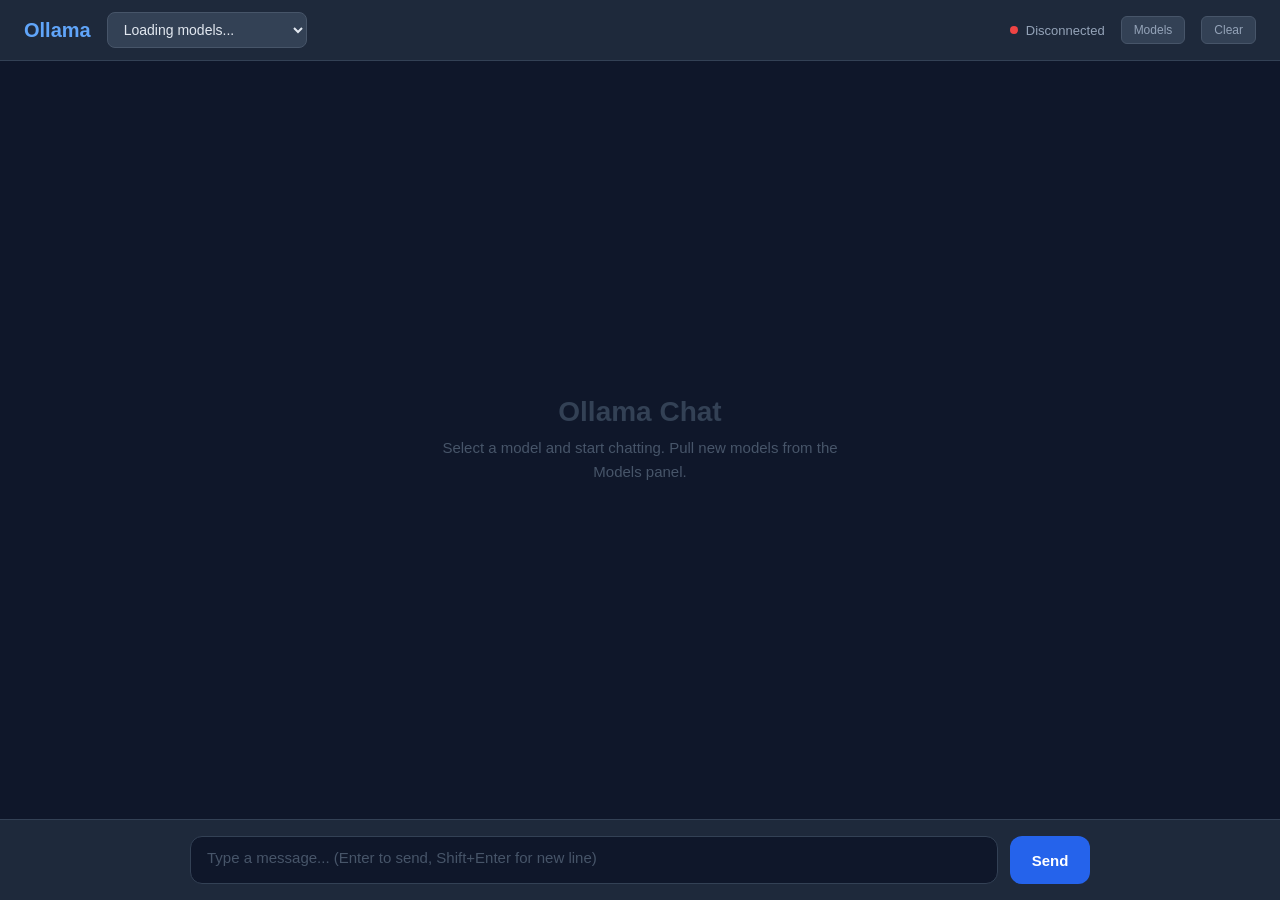
==== Ollama/common/web/templates/index.html @ 3f2a9edc "Add full Ollama installer: scripts, web UI, backend, API docs Ollama installer scripts (like SAM3 pa" ====
<!DOCTYPE html>
<html lang="en">
<head>
<meta charset="UTF-8">
<meta name="viewport" content="width=device-width, initial-scale=1.0">
<title>Ollama Chat</title>
<style>
*{margin:0;padding:0;box-sizing:border-box}
body{font-family:-apple-system,BlinkMacSystemFont,'Segoe UI',Roboto,sans-serif;background:#0f172a;color:#e2e8f0;height:100vh;display:flex;flex-direction:column}
.header{background:#1e293b;border-bottom:1px solid #334155;padding:12px 24px;display:flex;align-items:center;gap:16px;flex-shrink:0}
.header h1{font-size:20px;font-weight:800;color:#60a5fa;flex-grow:0}
.header select{background:#334155;color:#e2e8f0;border:1px solid #475569;border-radius:8px;padding:8px 12px;font-size:14px;outline:none;min-width:200px}
.header select:focus{border-color:#60a5fa}
.header .status{margin-left:auto;display:flex;align-items:center;gap:8px;font-size:13px;color:#94a3b8}
.header .status .dot{width:8px;height:8px;border-radius:50%;background:#ef4444}
.header .status .dot.ok{background:#22c55e}
.header .btn-sm{background:#334155;color:#94a3b8;border:1px solid #475569;border-radius:6px;padding:6px 12px;font-size:12px;cursor:pointer}
.header .btn-sm:hover{background:#475569;color:#e2e8f0}
.chat-area{flex:1;overflow-y:auto;padding:24px;display:flex;flex-direction:column;gap:16px}
.msg{max-width:80%;display:flex;flex-direction:column;gap:4px}
.msg.user{align-self:flex-end}.msg.assistant{align-self:flex-start}
.msg .bubble{padding:14px 18px;border-radius:16px;line-height:1.6;font-size:15px;white-space:pre-wrap;word-break:break-word}
.msg.user .bubble{background:#2563eb;color:#fff;border-bottom-right-radius:4px}
.msg.assistant .bubble{background:#1e293b;color:#e2e8f0;border:1px solid #334155;border-bottom-left-radius:4px}
.msg .meta{font-size:11px;color:#64748b;padding:0 4px}
.msg.user .meta{text-align:right}
.typing{align-self:flex-start;color:#64748b;font-size:14px;padding:8px 0}
.typing span{animation:blink 1.4s infinite both}
.typing span:nth-child(2){animation-delay:.2s}
.typing span:nth-child(3){animation-delay:.4s}
@keyframes blink{0%,80%,100%{opacity:0}40%{opacity:1}}
.empty{text-align:center;margin:auto;color:#475569}
.empty h2{font-size:28px;font-weight:800;color:#334155;margin-bottom:8px}
.empty p{font-size:15px;max-width:400px;line-height:1.6}
.input-area{background:#1e293b;border-top:1px solid #334155;padding:16px 24px;flex-shrink:0}
.input-row{display:flex;gap:12px;max-width:900px;margin:0 auto}
.input-row textarea{flex:1;background:#0f172a;color:#e2e8f0;border:1px solid #334155;border-radius:12px;padding:12px 16px;font-size:15px;font-family:inherit;resize:none;outline:none;min-height:48px;max-height:200px}
.input-row textarea:focus{border-color:#60a5fa}
.input-row textarea::placeholder{color:#475569}
.send-btn{background:#2563eb;color:#fff;border:none;border-radius:12px;padding:0 20px;font-size:15px;font-weight:700;cursor:pointer;min-width:80px;transition:all .15s}
.send-btn:hover{background:#1d4ed8}
.send-btn:disabled{background:#334155;color:#64748b;cursor:not-allowed}
.models-panel{position:fixed;top:0;right:0;width:380px;height:100vh;background:#1e293b;border-left:1px solid #334155;z-index:100;transform:translateX(100%);transition:transform .3s ease;overflow-y:auto;padding:24px}
.models-panel.open{transform:translateX(0)}
.models-panel h2{font-size:18px;font-weight:800;margin-bottom:16px;display:flex;align-items:center;justify-content:space-between}
.models-panel .close-btn{background:none;border:none;color:#94a3b8;font-size:24px;cursor:pointer}
.model-card{background:#0f172a;border:1px solid #334155;border-radius:10px;padding:12px;margin-bottom:8px;display:flex;align-items:center;gap:12px}
.model-card .name{flex:1;font-weight:600;font-size:14px}
.model-card .size{color:#64748b;font-size:12px}
.model-card .del-btn{background:#7f1d1d;color:#fca5a5;border:none;border-radius:6px;padding:4px 10px;font-size:11px;cursor:pointer}
.pull-row{display:flex;gap:8px;margin-bottom:16px}
.pull-row input{flex:1;background:#0f172a;color:#e2e8f0;border:1px solid #334155;border-radius:8px;padding:10px;font-size:14px;outline:none}
.pull-row button{background:#2563eb;color:#fff;border:none;border-radius:8px;padding:10px 16px;font-weight:700;cursor:pointer}
.pull-status{font-size:12px;color:#94a3b8;margin-bottom:12px;min-height:18px}
pre code{background:#0f172a;border:1px solid #334155;border-radius:8px;padding:12px;display:block;overflow-x:auto;font-size:13px;line-height:1.5}
</style>
</head>
<body>

<div class="header">
  <h1>Ollama</h1>
  <select id="modelSelect"><option value="">Loading models...</option></select>
  <div class="status"><div class="dot" id="statusDot"></div><span id="statusText">Checking...</span></div>
  <button class="btn-sm" onclick="toggleModels()">Models</button>
  <button class="btn-sm" onclick="clearChat()">Clear</button>
</div>

<div class="chat-area" id="chatArea">
  <div class="empty" id="emptyState">
    <h2>Ollama Chat</h2>
    <p>Select a model and start chatting. Pull new models from the Models panel.</p>
  </div>
</div>

<div class="input-area">
  <div class="input-row">
    <textarea id="msgInput" placeholder="Type a message... (Enter to send, Shift+Enter for new line)" rows="1"></textarea>
    <button class="send-btn" id="sendBtn" onclick="sendMessage()">Send</button>
  </div>
</div>

<div class="models-panel" id="modelsPanel">
  <h2>Models <button class="close-btn" onclick="toggleModels()">&times;</button></h2>
  <div class="pull-row">
    <input id="pullInput" placeholder="e.g. llama3.2, mistral, gemma2" onkeydown="if(event.key==='Enter')pullModel()">
    <button onclick="pullModel()">Pull</button>
  </div>
  <div class="pull-status" id="pullStatus"></div>
  <div id="modelsList"></div>
</div>

<script>
const BASE = '';
let messages = [];
let streaming = false;

async function checkHealth() {
  try {
    const r = await fetch(BASE + '/api/health');
    const j = await r.json();
    document.getElementById('statusDot').className = 'dot' + (j.ok ? ' ok' : '');
    document.getElementById('statusText').textContent = j.ok ? 'Connected' : 'Disconnected';
    return j.ok;
  } catch(e) {
    document.getElementById('statusDot').className = 'dot';
    document.getElementById('statusText').textContent = 'Disconnected';
    return false;
  }
}

async function loadModels() {
  try {
    const r = await fetch(BASE + '/api/models');
    const j = await r.json();
    const sel = document.getElementById('modelSelect');
    const models = j.models || [];
    sel.innerHTML = models.length ? '' : '<option value="">No models — pull one first</option>';
    models.forEach(m => {
      const name = m.name || m.model;
      const size = m.size ? (m.size/1e9).toFixed(1)+'GB' : '';
      const opt = document.createElement('option');
      opt.value = name; opt.textContent = name + (size ? ' ('+size+')' : '');
      sel.appendChild(opt);
    });
    // Models panel
    const list = document.getElementById('modelsList');
    list.innerHTML = models.map(m => {
      const name = m.name||m.model;
      const size = m.size ? (m.size/1e9).toFixed(1)+' GB' : '';
      return '<div class="model-card"><span class="name">'+name+'</span><span class="size">'+size+'</span><button class="del-btn" onclick="deleteModel(\''+name+'\')">Delete</button></div>';
    }).join('');
  } catch(e) {}
}

function addMessage(role, content) {
  const area = document.getElementById('chatArea');
  document.getElementById('emptyState').style.display = 'none';
  const div = document.createElement('div');
  div.className = 'msg ' + role;
  const time = new Date().toLocaleTimeString([], {hour:'2-digit',minute:'2-digit'});
  div.innerHTML = '<div class="bubble"></div><div class="meta">' + time + '</div>';
  div.querySelector('.bubble').textContent = content;
  area.appendChild(div);
  area.scrollTop = area.scrollHeight;
  return div;
}

function showTyping() {
  const area = document.getElementById('chatArea');
  const div = document.createElement('div');
  div.className = 'typing'; div.id = 'typingIndicator';
  div.innerHTML = '<span>●</span><span>●</span><span>●</span>';
  area.appendChild(div);
  area.scrollTop = area.scrollHeight;
}
function hideTyping() { const el = document.getElementById('typingIndicator'); if(el) el.remove(); }

async function sendMessage() {
  const input = document.getElementById('msgInput');
  const text = input.value.trim();
  const model = document.getElementById('modelSelect').value;
  if (!text || !model || streaming) return;

  messages.push({role:'user', content:text});
  addMessage('user', text);
  input.value = ''; input.style.height = 'auto';
  streaming = true;
  document.getElementById('sendBtn').disabled = true;
  showTyping();

  try {
    const r = await fetch(BASE + '/api/chat', {
      method: 'POST',
      headers: {'Content-Type':'application/json'},
      body: JSON.stringify({model, messages, stream:true})
    });
    hideTyping();
    const assistantDiv = addMessage('assistant', '');
    const bubble = assistantDiv.querySelector('.bubble');
    let fullText = '';
    const reader = r.body.getReader();
    const decoder = new TextDecoder();
    while(true) {
      const {done, value} = await reader.read();
      if (done) break;
      const chunk = decoder.decode(value, {stream:true});
      for (const line of chunk.split('\n')) {
        if (!line.startsWith('data: ')) continue;
        try {
          const data = JSON.parse(line.slice(6));
          if (data.message && data.message.content) {
            fullText += data.message.content;
            bubble.textContent = fullText;
            document.getElementById('chatArea').scrollTop = document.getElementById('chatArea').scrollHeight;
          }
        } catch(e) {}
      }
    }
    messages.push({role:'assistant', content:fullText});
  } catch(e) {
    hideTyping();
    addMessage('assistant', 'Error: ' + e);
  }
  streaming = false;
  document.getElementById('sendBtn').disabled = false;
  input.focus();
}

async function pullModel() {
  const input = document.getElementById('pullInput');
  const name = input.value.trim();
  if (!name) return;
  const status = document.getElementById('pullStatus');
  status.textContent = 'Pulling ' + name + '...';
  try {
    const r = await fetch(BASE + '/api/models/pull', {
      method:'POST', headers:{'Content-Type':'application/json'},
      body: JSON.stringify({name})
    });
    const reader = r.body.getReader();
    const decoder = new TextDecoder();
    while(true) {
      const {done, value} = await reader.read();
      if (done) break;
      const chunk = decoder.decode(value);
      for (const line of chunk.split('\n')) {
        if (!line.startsWith('data: ')) continue;
        try {
          const data = JSON.parse(line.slice(6));
          if (data.status) status.textContent = data.status + (data.completed ? ' ' + Math.round(data.completed/data.total*100) + '%' : '');
          if (data.status === 'success') { status.textContent = name + ' pulled successfully!'; loadModels(); input.value = ''; }
          if (data.error) status.textContent = 'Error: ' + data.error;
        } catch(e) {}
      }
    }
  } catch(e) { status.textContent = 'Error: ' + e; }
}

async function deleteModel(name) {
  if (!confirm('Delete model "'+name+'"?')) return;
  await fetch(BASE+'/api/models/delete', {method:'POST', headers:{'Content-Type':'application/json'}, body:JSON.stringify({name})});
  loadModels();
}

function toggleModels() { document.getElementById('modelsPanel').classList.toggle('open'); }
function clearChat() { messages=[]; document.getElementById('chatArea').innerHTML='<div class="empty" id="emptyState"><h2>Ollama Chat</h2><p>Select a model and start chatting.</p></div>'; }

// Auto-resize textarea
document.getElementById('msgInput').addEventListener('input', function() {
  this.style.height = 'auto';
  this.style.height = Math.min(this.scrollHeight, 200) + 'px';
});
document.getElementById('msgInput').addEventListener('keydown', function(e) {
  if (e.key === 'Enter' && !e.shiftKey) { e.preventDefault(); sendMessage(); }
});

// Init
checkHealth().then(ok => { if(ok) loadModels(); });
setInterval(checkHealth, 15000);
</script>
</body>
</html>
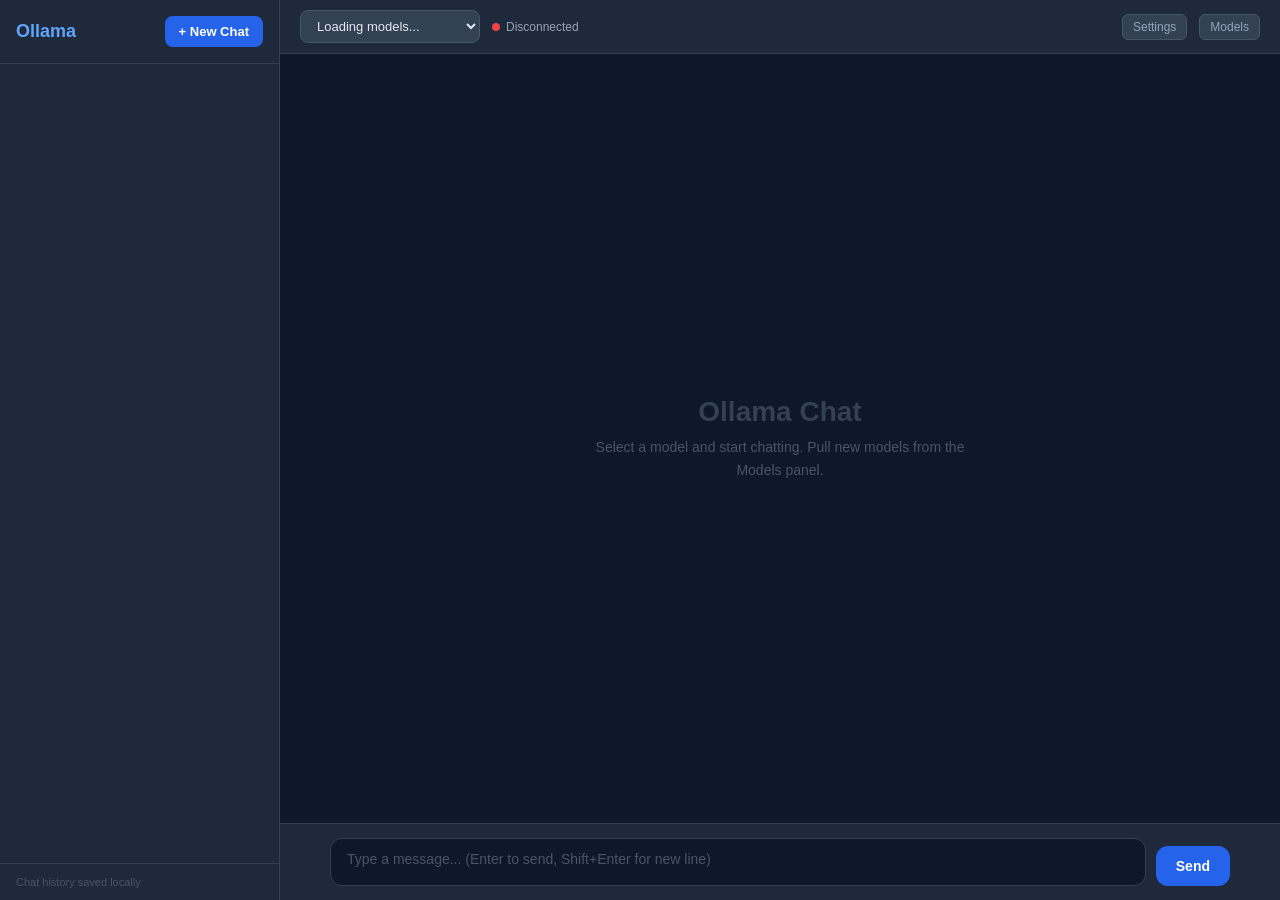
==== commit ff9d2ede: "Rebuild Ollama, LM Studio, and OpenClaw web UIs with full chat features All three web UIs now have: " ====
--- a/Ollama/common/web/templates/index.html
+++ b/Ollama/common/web/templates/index.html
@@ -6,24 +6,62 @@
 <title>Ollama Chat</title>
 <style>
 *{margin:0;padding:0;box-sizing:border-box}
-body{font-family:-apple-system,BlinkMacSystemFont,'Segoe UI',Roboto,sans-serif;background:#0f172a;color:#e2e8f0;height:100vh;display:flex;flex-direction:column}
-.header{background:#1e293b;border-bottom:1px solid #334155;padding:12px 24px;display:flex;align-items:center;gap:16px;flex-shrink:0}
-.header h1{font-size:20px;font-weight:800;color:#60a5fa;flex-grow:0}
-.header select{background:#334155;color:#e2e8f0;border:1px solid #475569;border-radius:8px;padding:8px 12px;font-size:14px;outline:none;min-width:200px}
+body{font-family:-apple-system,BlinkMacSystemFont,'Segoe UI',Roboto,sans-serif;background:#0f172a;color:#e2e8f0;height:100vh;display:flex;overflow:hidden}
+
+/* Sidebar */
+.sidebar{width:280px;background:#1e293b;border-right:1px solid #334155;display:flex;flex-direction:column;flex-shrink:0;height:100vh}
+.sidebar-header{padding:16px;border-bottom:1px solid #334155;display:flex;align-items:center;gap:12px}
+.sidebar-header h1{font-size:18px;font-weight:800;color:#60a5fa;flex:1}
+.new-chat-btn{background:#2563eb;color:#fff;border:none;border-radius:8px;padding:8px 14px;font-size:13px;font-weight:700;cursor:pointer;white-space:nowrap}
+.new-chat-btn:hover{background:#1d4ed8}
+.chat-list{flex:1;overflow-y:auto;padding:8px}
+.chat-item{padding:10px 12px;border-radius:8px;cursor:pointer;font-size:13px;color:#94a3b8;display:flex;align-items:center;gap:8px;margin-bottom:2px;position:relative}
+.chat-item:hover{background:#334155;color:#e2e8f0}
+.chat-item.active{background:#334155;color:#e2e8f0}
+.chat-item .chat-title{flex:1;overflow:hidden;text-overflow:ellipsis;white-space:nowrap}
+.chat-item .chat-delete{display:none;background:none;border:none;color:#ef4444;font-size:16px;cursor:pointer;padding:0 4px;flex-shrink:0}
+.chat-item:hover .chat-delete{display:block}
+.sidebar-footer{padding:12px 16px;border-top:1px solid #334155;font-size:11px;color:#475569}
+
+/* Main area */
+.main{flex:1;display:flex;flex-direction:column;height:100vh;min-width:0}
+.header{background:#1e293b;border-bottom:1px solid #334155;padding:10px 20px;display:flex;align-items:center;gap:12px;flex-shrink:0}
+.header select{background:#334155;color:#e2e8f0;border:1px solid #475569;border-radius:8px;padding:7px 12px;font-size:13px;outline:none;min-width:180px}
 .header select:focus{border-color:#60a5fa}
-.header .status{margin-left:auto;display:flex;align-items:center;gap:8px;font-size:13px;color:#94a3b8}
-.header .status .dot{width:8px;height:8px;border-radius:50%;background:#ef4444}
-.header .status .dot.ok{background:#22c55e}
-.header .btn-sm{background:#334155;color:#94a3b8;border:1px solid #475569;border-radius:6px;padding:6px 12px;font-size:12px;cursor:pointer}
+.header .status{display:flex;align-items:center;gap:6px;font-size:12px;color:#94a3b8}
+.header .dot{width:8px;height:8px;border-radius:50%;background:#ef4444}
+.header .dot.ok{background:#22c55e}
+.header .spacer{flex:1}
+.header .btn-sm{background:#334155;color:#94a3b8;border:1px solid #475569;border-radius:6px;padding:5px 10px;font-size:12px;cursor:pointer}
 .header .btn-sm:hover{background:#475569;color:#e2e8f0}
-.chat-area{flex:1;overflow-y:auto;padding:24px;display:flex;flex-direction:column;gap:16px}
-.msg{max-width:80%;display:flex;flex-direction:column;gap:4px}
-.msg.user{align-self:flex-end}.msg.assistant{align-self:flex-start}
-.msg .bubble{padding:14px 18px;border-radius:16px;line-height:1.6;font-size:15px;white-space:pre-wrap;word-break:break-word}
+.header .btn-sm.active{background:#2563eb;color:#fff;border-color:#2563eb}
+
+/* Settings panel */
+.settings-panel{display:none;background:#1e293b;border-bottom:1px solid #334155;padding:16px 20px;flex-shrink:0}
+.settings-panel.open{display:block}
+.settings-grid{display:grid;grid-template-columns:1fr 1fr;gap:12px;max-width:700px}
+.setting-group{display:flex;flex-direction:column;gap:4px}
+.setting-group label{font-size:11px;color:#94a3b8;font-weight:600;text-transform:uppercase;letter-spacing:0.5px}
+.setting-group input,.setting-group textarea,.setting-group select{background:#0f172a;color:#e2e8f0;border:1px solid #334155;border-radius:6px;padding:8px 10px;font-size:13px;outline:none;font-family:inherit}
+.setting-group input:focus,.setting-group textarea:focus{border-color:#60a5fa}
+.setting-group textarea{resize:vertical;min-height:60px}
+.setting-group.full{grid-column:1/-1}
+.setting-group .range-row{display:flex;align-items:center;gap:8px}
+.setting-group input[type=range]{flex:1;accent-color:#60a5fa}
+.setting-group .range-val{font-size:12px;color:#60a5fa;min-width:35px;text-align:right}
+
+/* Chat */
+.chat-area{flex:1;overflow-y:auto;padding:20px;display:flex;flex-direction:column;gap:16px}
+.msg{max-width:80%;display:flex;flex-direction:column;gap:4px;animation:fadeIn .2s ease}
+@keyframes fadeIn{from{opacity:0;transform:translateY(8px)}to{opacity:1;transform:translateY(0)}}
+.msg.user{align-self:flex-end}
+.msg.assistant{align-self:flex-start}
+.msg .bubble{padding:14px 18px;border-radius:16px;line-height:1.7;font-size:14px;word-break:break-word}
 .msg.user .bubble{background:#2563eb;color:#fff;border-bottom-right-radius:4px}
 .msg.assistant .bubble{background:#1e293b;color:#e2e8f0;border:1px solid #334155;border-bottom-left-radius:4px}
 .msg .meta{font-size:11px;color:#64748b;padding:0 4px}
 .msg.user .meta{text-align:right}
+.msg.system .bubble{background:#1a1a2e;color:#94a3b8;border:1px dashed #334155;font-size:13px;font-style:italic;max-width:90%;align-self:center}
 .typing{align-self:flex-start;color:#64748b;font-size:14px;padding:8px 0}
 .typing span{animation:blink 1.4s infinite both}
 .typing span:nth-child(2){animation-delay:.2s}
@@ -31,15 +69,37 @@
 @keyframes blink{0%,80%,100%{opacity:0}40%{opacity:1}}
 .empty{text-align:center;margin:auto;color:#475569}
 .empty h2{font-size:28px;font-weight:800;color:#334155;margin-bottom:8px}
-.empty p{font-size:15px;max-width:400px;line-height:1.6}
-.input-area{background:#1e293b;border-top:1px solid #334155;padding:16px 24px;flex-shrink:0}
-.input-row{display:flex;gap:12px;max-width:900px;margin:0 auto}
-.input-row textarea{flex:1;background:#0f172a;color:#e2e8f0;border:1px solid #334155;border-radius:12px;padding:12px 16px;font-size:15px;font-family:inherit;resize:none;outline:none;min-height:48px;max-height:200px}
+.empty p{font-size:14px;max-width:400px;line-height:1.6}
+
+/* Markdown in bubbles */
+.msg.assistant .bubble pre{background:#0f172a;border:1px solid #334155;border-radius:8px;padding:12px;margin:8px 0;overflow-x:auto;font-size:13px;line-height:1.5;position:relative}
+.msg.assistant .bubble pre code{background:none;border:none;padding:0;font-size:13px;color:#e2e8f0}
+.msg.assistant .bubble code{background:#334155;padding:2px 6px;border-radius:4px;font-size:13px}
+.msg.assistant .bubble p{margin:6px 0}
+.msg.assistant .bubble ul,.msg.assistant .bubble ol{margin:6px 0;padding-left:20px}
+.msg.assistant .bubble li{margin:3px 0}
+.msg.assistant .bubble h1,.msg.assistant .bubble h2,.msg.assistant .bubble h3{margin:10px 0 6px;color:#60a5fa}
+.msg.assistant .bubble blockquote{border-left:3px solid #60a5fa;padding-left:12px;margin:8px 0;color:#94a3b8}
+.msg.assistant .bubble table{border-collapse:collapse;margin:8px 0;width:100%}
+.msg.assistant .bubble th,.msg.assistant .bubble td{border:1px solid #334155;padding:6px 10px;font-size:13px;text-align:left}
+.msg.assistant .bubble th{background:#334155}
+.copy-btn{position:absolute;top:6px;right:6px;background:#475569;color:#e2e8f0;border:none;border-radius:4px;padding:3px 8px;font-size:11px;cursor:pointer;opacity:0;transition:opacity .2s}
+pre:hover .copy-btn{opacity:1}
+.copy-btn:hover{background:#60a5fa}
+
+/* Input */
+.input-area{background:#1e293b;border-top:1px solid #334155;padding:14px 20px;flex-shrink:0}
+.input-row{display:flex;gap:10px;max-width:900px;margin:0 auto;align-items:flex-end}
+.input-row textarea{flex:1;background:#0f172a;color:#e2e8f0;border:1px solid #334155;border-radius:12px;padding:12px 16px;font-size:14px;font-family:inherit;resize:none;outline:none;min-height:48px;max-height:200px}
 .input-row textarea:focus{border-color:#60a5fa}
 .input-row textarea::placeholder{color:#475569}
-.send-btn{background:#2563eb;color:#fff;border:none;border-radius:12px;padding:0 20px;font-size:15px;font-weight:700;cursor:pointer;min-width:80px;transition:all .15s}
+.send-btn{background:#2563eb;color:#fff;border:none;border-radius:12px;padding:12px 20px;font-size:14px;font-weight:700;cursor:pointer;min-width:70px;transition:all .15s}
 .send-btn:hover{background:#1d4ed8}
 .send-btn:disabled{background:#334155;color:#64748b;cursor:not-allowed}
+.stop-btn{background:#ef4444;color:#fff;border:none;border-radius:12px;padding:12px 20px;font-size:14px;font-weight:700;cursor:pointer;min-width:70px}
+.stop-btn:hover{background:#dc2626}
+
+/* Models panel */
 .models-panel{position:fixed;top:0;right:0;width:380px;height:100vh;background:#1e293b;border-left:1px solid #334155;z-index:100;transform:translateX(100%);transition:transform .3s ease;overflow-y:auto;padding:24px}
 .models-panel.open{transform:translateX(0)}
 .models-panel h2{font-size:18px;font-weight:800;margin-bottom:16px;display:flex;align-items:center;justify-content:space-between}
@@ -48,37 +108,93 @@
 .model-card .name{flex:1;font-weight:600;font-size:14px}
 .model-card .size{color:#64748b;font-size:12px}
 .model-card .del-btn{background:#7f1d1d;color:#fca5a5;border:none;border-radius:6px;padding:4px 10px;font-size:11px;cursor:pointer}
+.model-card .del-btn:hover{background:#991b1b}
 .pull-row{display:flex;gap:8px;margin-bottom:16px}
 .pull-row input{flex:1;background:#0f172a;color:#e2e8f0;border:1px solid #334155;border-radius:8px;padding:10px;font-size:14px;outline:none}
+.pull-row input:focus{border-color:#60a5fa}
 .pull-row button{background:#2563eb;color:#fff;border:none;border-radius:8px;padding:10px 16px;font-weight:700;cursor:pointer}
+.pull-row button:hover{background:#1d4ed8}
 .pull-status{font-size:12px;color:#94a3b8;margin-bottom:12px;min-height:18px}
-pre code{background:#0f172a;border:1px solid #334155;border-radius:8px;padding:12px;display:block;overflow-x:auto;font-size:13px;line-height:1.5}
+
+/* Responsive */
+@media(max-width:768px){
+  .sidebar{width:0;position:absolute;z-index:200;transition:width .3s}
+  .sidebar.mobile-open{width:280px}
+}
 </style>
 </head>
 <body>
 
-<div class="header">
-  <h1>Ollama</h1>
-  <select id="modelSelect"><option value="">Loading models...</option></select>
-  <div class="status"><div class="dot" id="statusDot"></div><span id="statusText">Checking...</span></div>
-  <button class="btn-sm" onclick="toggleModels()">Models</button>
-  <button class="btn-sm" onclick="clearChat()">Clear</button>
+<!-- Sidebar: Chat History -->
+<div class="sidebar" id="sidebar">
+  <div class="sidebar-header">
+    <h1>Ollama</h1>
+    <button class="new-chat-btn" onclick="newChat()">+ New Chat</button>
+  </div>
+  <div class="chat-list" id="chatList"></div>
+  <div class="sidebar-footer">Chat history saved locally</div>
 </div>
 
-<div class="chat-area" id="chatArea">
-  <div class="empty" id="emptyState">
-    <h2>Ollama Chat</h2>
-    <p>Select a model and start chatting. Pull new models from the Models panel.</p>
+<!-- Main Chat Area -->
+<div class="main">
+  <div class="header">
+    <select id="modelSelect"><option value="">Loading models...</option></select>
+    <div class="status"><div class="dot" id="statusDot"></div><span id="statusText">Checking...</span></div>
+    <div class="spacer"></div>
+    <button class="btn-sm" id="settingsBtn" onclick="toggleSettings()">Settings</button>
+    <button class="btn-sm" onclick="toggleModels()">Models</button>
+  </div>
+
+  <!-- Settings Panel -->
+  <div class="settings-panel" id="settingsPanel">
+    <div class="settings-grid">
+      <div class="setting-group full">
+        <label>System Prompt</label>
+        <textarea id="systemPrompt" placeholder="You are a helpful assistant..." rows="3"></textarea>
+      </div>
+      <div class="setting-group">
+        <label>Temperature</label>
+        <div class="range-row">
+          <input type="range" id="temperature" min="0" max="2" step="0.1" value="0.7">
+          <span class="range-val" id="tempVal">0.7</span>
+        </div>
+      </div>
+      <div class="setting-group">
+        <label>Top P</label>
+        <div class="range-row">
+          <input type="range" id="topP" min="0" max="1" step="0.05" value="0.9">
+          <span class="range-val" id="topPVal">0.9</span>
+        </div>
+      </div>
+      <div class="setting-group">
+        <label>Context Length</label>
+        <input type="number" id="contextLen" value="4096" min="256" max="131072" step="256">
+      </div>
+      <div class="setting-group">
+        <label>Max Tokens (0 = unlimited)</label>
+        <input type="number" id="maxTokens" value="0" min="0" max="131072" step="64">
+      </div>
+    </div>
+  </div>
+
+  <!-- Chat Messages -->
+  <div class="chat-area" id="chatArea">
+    <div class="empty" id="emptyState">
+      <h2>Ollama Chat</h2>
+      <p>Select a model and start chatting. Pull new models from the Models panel.</p>
+    </div>
+  </div>
+
+  <!-- Input -->
+  <div class="input-area">
+    <div class="input-row">
+      <textarea id="msgInput" placeholder="Type a message... (Enter to send, Shift+Enter for new line)" rows="1"></textarea>
+      <button class="send-btn" id="sendBtn" onclick="sendMessage()">Send</button>
+    </div>
   </div>
 </div>
 
-<div class="input-area">
-  <div class="input-row">
-    <textarea id="msgInput" placeholder="Type a message... (Enter to send, Shift+Enter for new line)" rows="1"></textarea>
-    <button class="send-btn" id="sendBtn" onclick="sendMessage()">Send</button>
-  </div>
-</div>
-
+<!-- Models Panel -->
 <div class="models-panel" id="modelsPanel">
   <h2>Models <button class="close-btn" onclick="toggleModels()">&times;</button></h2>
   <div class="pull-row">
@@ -90,172 +206,481 @@
 </div>
 
 <script>
-const BASE = '';
-let messages = [];
-let streaming = false;
-
-async function checkHealth() {
+var BASE = '';
+var conversations = {};
+var currentChatId = null;
+var streaming = false;
+var abortController = null;
+
+// ── LocalStorage helpers ────────────────────────────────────────
+function saveConversations() {
+  try { localStorage.setItem('ollama_conversations', JSON.stringify(conversations)); } catch(e) {}
+}
+function loadConversations() {
   try {
-    const r = await fetch(BASE + '/api/health');
-    const j = await r.json();
+    var stored = localStorage.getItem('ollama_conversations');
+    if (stored) conversations = JSON.parse(stored);
+  } catch(e) { conversations = {}; }
+}
+function saveSettings() {
+  try {
+    localStorage.setItem('ollama_settings', JSON.stringify({
+      systemPrompt: document.getElementById('systemPrompt').value,
+      temperature: document.getElementById('temperature').value,
+      topP: document.getElementById('topP').value,
+      contextLen: document.getElementById('contextLen').value,
+      maxTokens: document.getElementById('maxTokens').value,
+      model: document.getElementById('modelSelect').value
+    }));
+  } catch(e) {}
+}
+function loadSettings() {
+  try {
+    var stored = localStorage.getItem('ollama_settings');
+    if (stored) {
+      var s = JSON.parse(stored);
+      if (s.systemPrompt) document.getElementById('systemPrompt').value = s.systemPrompt;
+      if (s.temperature) { document.getElementById('temperature').value = s.temperature; document.getElementById('tempVal').textContent = s.temperature; }
+      if (s.topP) { document.getElementById('topP').value = s.topP; document.getElementById('topPVal').textContent = s.topP; }
+      if (s.contextLen) document.getElementById('contextLen').value = s.contextLen;
+      if (s.maxTokens !== undefined) document.getElementById('maxTokens').value = s.maxTokens;
+      return s;
+    }
+  } catch(e) {}
+  return null;
+}
+
+// ── Chat Management ─────────────────────────────────────────────
+function generateId() { return Date.now().toString(36) + Math.random().toString(36).substr(2, 5); }
+
+function newChat() {
+  var id = generateId();
+  conversations[id] = { id: id, title: 'New Chat', messages: [], created: Date.now() };
+  currentChatId = id;
+  saveConversations();
+  renderChatList();
+  renderMessages();
+}
+
+function switchChat(id) {
+  if (streaming) return;
+  currentChatId = id;
+  renderChatList();
+  renderMessages();
+}
+
+function deleteChat(id, evt) {
+  evt.stopPropagation();
+  if (!confirm('Delete this conversation?')) return;
+  delete conversations[id];
+  if (currentChatId === id) {
+    var keys = Object.keys(conversations);
+    currentChatId = keys.length > 0 ? keys[keys.length - 1] : null;
+  }
+  saveConversations();
+  renderChatList();
+  renderMessages();
+}
+
+function updateChatTitle(id) {
+  var conv = conversations[id];
+  if (!conv || conv.messages.length === 0) return;
+  for (var i = 0; i < conv.messages.length; i++) {
+    if (conv.messages[i].role === 'user') {
+      var title = conv.messages[i].content.substring(0, 40);
+      if (conv.messages[i].content.length > 40) title += '...';
+      conv.title = title;
+      break;
+    }
+  }
+  saveConversations();
+  renderChatList();
+}
+
+function renderChatList() {
+  var list = document.getElementById('chatList');
+  var keys = Object.keys(conversations).sort(function(a, b) {
+    return (conversations[b].created || 0) - (conversations[a].created || 0);
+  });
+  var html = '';
+  for (var i = 0; i < keys.length; i++) {
+    var conv = conversations[keys[i]];
+    var active = keys[i] === currentChatId ? ' active' : '';
+    html += '<div class="chat-item' + active + '" onclick="switchChat(\'' + keys[i] + '\')">'
+      + '<span class="chat-title">' + escapeHtml(conv.title || 'New Chat') + '</span>'
+      + '<button class="chat-delete" onclick="deleteChat(\'' + keys[i] + '\', event)">&times;</button>'
+      + '</div>';
+  }
+  list.innerHTML = html;
+}
+
+// ── Markdown Renderer ───────────────────────────────────────────
+function renderMarkdown(text) {
+  // Code blocks
+  text = text.replace(/```(\w*)\n([\s\S]*?)```/g, function(m, lang, code) {
+    return '<pre><code class="language-' + lang + '">' + escapeHtml(code.trim()) + '</code><button class="copy-btn" onclick="copyCode(this)">Copy</button></pre>';
+  });
+  // Inline code
+  text = text.replace(/`([^`]+)`/g, '<code>$1</code>');
+  // Bold
+  text = text.replace(/\*\*(.+?)\*\*/g, '<strong>$1</strong>');
+  // Italic
+  text = text.replace(/\*(.+?)\*/g, '<em>$1</em>');
+  // Headers
+  text = text.replace(/^### (.+)$/gm, '<h3>$1</h3>');
+  text = text.replace(/^## (.+)$/gm, '<h2>$1</h2>');
+  text = text.replace(/^# (.+)$/gm, '<h1>$1</h1>');
+  // Blockquotes
+  text = text.replace(/^> (.+)$/gm, '<blockquote>$1</blockquote>');
+  // Unordered lists
+  text = text.replace(/^[*-] (.+)$/gm, '<li>$1</li>');
+  text = text.replace(/(<li>.*<\/li>\n?)+/g, '<ul>$&</ul>');
+  // Ordered lists
+  text = text.replace(/^\d+\. (.+)$/gm, '<li>$1</li>');
+  // Links
+  text = text.replace(/\[([^\]]+)\]\(([^)]+)\)/g, '<a href="$2" target="_blank" style="color:#60a5fa">$1</a>');
+  // Line breaks (but not inside pre blocks)
+  var parts = text.split(/<pre[\s\S]*?<\/pre>/g);
+  var pres = text.match(/<pre[\s\S]*?<\/pre>/g) || [];
+  var result = '';
+  for (var i = 0; i < parts.length; i++) {
+    result += parts[i].replace(/\n\n/g, '</p><p>').replace(/\n/g, '<br>');
+    if (i < pres.length) result += pres[i];
+  }
+  return '<p>' + result + '</p>';
+}
+
+function escapeHtml(s) {
+  var div = document.createElement('div');
+  div.textContent = s;
+  return div.innerHTML;
+}
+
+function copyCode(btn) {
+  var code = btn.parentElement.querySelector('code');
+  navigator.clipboard.writeText(code.textContent);
+  btn.textContent = 'Copied!';
+  setTimeout(function() { btn.textContent = 'Copy'; }, 2000);
+}
+
+// ── Render Messages ─────────────────────────────────────────────
+function renderMessages() {
+  var area = document.getElementById('chatArea');
+  if (!currentChatId || !conversations[currentChatId]) {
+    area.innerHTML = '<div class="empty" id="emptyState"><h2>Ollama Chat</h2><p>Select a model and start chatting. Pull new models from the Models panel.</p></div>';
+    return;
+  }
+  var msgs = conversations[currentChatId].messages;
+  if (msgs.length === 0) {
+    area.innerHTML = '<div class="empty" id="emptyState"><h2>Ollama Chat</h2><p>Select a model and start chatting.</p></div>';
+    return;
+  }
+  var html = '';
+  for (var i = 0; i < msgs.length; i++) {
+    var m = msgs[i];
+    if (m.role === 'system') continue;
+    var time = m.time ? new Date(m.time).toLocaleTimeString([], {hour:'2-digit',minute:'2-digit'}) : '';
+    if (m.role === 'user') {
+      html += '<div class="msg user"><div class="bubble">' + escapeHtml(m.content) + '</div><div class="meta">' + time + '</div></div>';
+    } else {
+      html += '<div class="msg assistant"><div class="bubble">' + renderMarkdown(m.content) + '</div><div class="meta">' + (m.model ? m.model + ' &middot; ' : '') + time + '</div></div>';
+    }
+  }
+  area.innerHTML = html;
+  area.scrollTop = area.scrollHeight;
+}
+
+// ── Health Check ────────────────────────────────────────────────
+function checkHealth() {
+  fetch(BASE + '/api/health').then(function(r) { return r.json(); }).then(function(j) {
     document.getElementById('statusDot').className = 'dot' + (j.ok ? ' ok' : '');
     document.getElementById('statusText').textContent = j.ok ? 'Connected' : 'Disconnected';
-    return j.ok;
-  } catch(e) {
+    if (j.ok) loadModels();
+  }).catch(function() {
     document.getElementById('statusDot').className = 'dot';
     document.getElementById('statusText').textContent = 'Disconnected';
-    return false;
-  }
-}
-
-async function loadModels() {
-  try {
-    const r = await fetch(BASE + '/api/models');
-    const j = await r.json();
-    const sel = document.getElementById('modelSelect');
-    const models = j.models || [];
+  });
+}
+
+// ── Load Models ─────────────────────────────────────────────────
+var savedModel = '';
+function loadModels() {
+  fetch(BASE + '/api/models').then(function(r) { return r.json(); }).then(function(j) {
+    var sel = document.getElementById('modelSelect');
+    var models = j.models || [];
+    var prev = sel.value || savedModel;
     sel.innerHTML = models.length ? '' : '<option value="">No models — pull one first</option>';
-    models.forEach(m => {
-      const name = m.name || m.model;
-      const size = m.size ? (m.size/1e9).toFixed(1)+'GB' : '';
-      const opt = document.createElement('option');
-      opt.value = name; opt.textContent = name + (size ? ' ('+size+')' : '');
+    for (var i = 0; i < models.length; i++) {
+      var m = models[i];
+      var name = m.name || m.model;
+      var size = m.size ? (m.size / 1e9).toFixed(1) + 'GB' : '';
+      var opt = document.createElement('option');
+      opt.value = name;
+      opt.textContent = name + (size ? ' (' + size + ')' : '');
+      if (name === prev) opt.selected = true;
       sel.appendChild(opt);
-    });
+    }
     // Models panel
-    const list = document.getElementById('modelsList');
-    list.innerHTML = models.map(m => {
-      const name = m.name||m.model;
-      const size = m.size ? (m.size/1e9).toFixed(1)+' GB' : '';
-      return '<div class="model-card"><span class="name">'+name+'</span><span class="size">'+size+'</span><button class="del-btn" onclick="deleteModel(\''+name+'\')">Delete</button></div>';
-    }).join('');
-  } catch(e) {}
-}
-
-function addMessage(role, content) {
-  const area = document.getElementById('chatArea');
-  document.getElementById('emptyState').style.display = 'none';
-  const div = document.createElement('div');
-  div.className = 'msg ' + role;
-  const time = new Date().toLocaleTimeString([], {hour:'2-digit',minute:'2-digit'});
-  div.innerHTML = '<div class="bubble"></div><div class="meta">' + time + '</div>';
-  div.querySelector('.bubble').textContent = content;
-  area.appendChild(div);
+    var list = document.getElementById('modelsList');
+    var html = '';
+    for (var i = 0; i < models.length; i++) {
+      var m = models[i];
+      var name = m.name || m.model;
+      var size = m.size ? (m.size / 1e9).toFixed(1) + ' GB' : '';
+      var family = m.details ? (m.details.family || '') : '';
+      var params = m.details ? (m.details.parameter_size || '') : '';
+      var info = [params, family, size].filter(function(x){return x;}).join(' &middot; ');
+      html += '<div class="model-card"><span class="name">' + escapeHtml(name) + '</span><span class="size">' + info + '</span><button class="del-btn" onclick="deleteModel(\'' + escapeHtml(name) + '\')">Delete</button></div>';
+    }
+    list.innerHTML = html;
+  }).catch(function() {});
+}
+
+// ── Send Message ────────────────────────────────────────────────
+function sendMessage() {
+  var input = document.getElementById('msgInput');
+  var text = input.value.trim();
+  var model = document.getElementById('modelSelect').value;
+  if (!text || !model || streaming) return;
+
+  if (!currentChatId) newChat();
+  var conv = conversations[currentChatId];
+
+  var systemPrompt = document.getElementById('systemPrompt').value.trim();
+  var temp = parseFloat(document.getElementById('temperature').value);
+  var topP = parseFloat(document.getElementById('topP').value);
+  var ctxLen = parseInt(document.getElementById('contextLen').value) || 4096;
+  var maxTok = parseInt(document.getElementById('maxTokens').value) || 0;
+
+  conv.messages.push({ role: 'user', content: text, time: Date.now() });
+  if (conv.messages.length <= 2) updateChatTitle(currentChatId);
+  renderMessages();
+  input.value = '';
+  input.style.height = 'auto';
+  saveConversations();
+  saveSettings();
+
+  streaming = true;
+  var sendBtn = document.getElementById('sendBtn');
+  sendBtn.textContent = 'Stop';
+  sendBtn.className = 'stop-btn';
+  sendBtn.onclick = stopGeneration;
+
+  // Show typing indicator
+  var area = document.getElementById('chatArea');
+  var typingDiv = document.createElement('div');
+  typingDiv.className = 'typing';
+  typingDiv.id = 'typingIndicator';
+  typingDiv.innerHTML = '<span>\u25CF</span><span>\u25CF</span><span>\u25CF</span>';
+  area.appendChild(typingDiv);
   area.scrollTop = area.scrollHeight;
-  return div;
-}
-
-function showTyping() {
-  const area = document.getElementById('chatArea');
-  const div = document.createElement('div');
-  div.className = 'typing'; div.id = 'typingIndicator';
-  div.innerHTML = '<span>●</span><span>●</span><span>●</span>';
-  area.appendChild(div);
-  area.scrollTop = area.scrollHeight;
-}
-function hideTyping() { const el = document.getElementById('typingIndicator'); if(el) el.remove(); }
-
-async function sendMessage() {
-  const input = document.getElementById('msgInput');
-  const text = input.value.trim();
-  const model = document.getElementById('modelSelect').value;
-  if (!text || !model || streaming) return;
-
-  messages.push({role:'user', content:text});
-  addMessage('user', text);
-  input.value = ''; input.style.height = 'auto';
-  streaming = true;
-  document.getElementById('sendBtn').disabled = true;
-  showTyping();
-
-  try {
-    const r = await fetch(BASE + '/api/chat', {
-      method: 'POST',
-      headers: {'Content-Type':'application/json'},
-      body: JSON.stringify({model, messages, stream:true})
-    });
-    hideTyping();
-    const assistantDiv = addMessage('assistant', '');
-    const bubble = assistantDiv.querySelector('.bubble');
-    let fullText = '';
-    const reader = r.body.getReader();
-    const decoder = new TextDecoder();
-    while(true) {
-      const {done, value} = await reader.read();
-      if (done) break;
-      const chunk = decoder.decode(value, {stream:true});
-      for (const line of chunk.split('\n')) {
-        if (!line.startsWith('data: ')) continue;
-        try {
-          const data = JSON.parse(line.slice(6));
-          if (data.message && data.message.content) {
-            fullText += data.message.content;
-            bubble.textContent = fullText;
-            document.getElementById('chatArea').scrollTop = document.getElementById('chatArea').scrollHeight;
-          }
-        } catch(e) {}
-      }
-    }
-    messages.push({role:'assistant', content:fullText});
-  } catch(e) {
-    hideTyping();
-    addMessage('assistant', 'Error: ' + e);
-  }
+
+  // Build messages for API
+  var apiMessages = [];
+  if (systemPrompt) apiMessages.push({ role: 'system', content: systemPrompt });
+  for (var i = 0; i < conv.messages.length; i++) {
+    apiMessages.push({ role: conv.messages[i].role, content: conv.messages[i].content });
+  }
+
+  var options = {};
+  if (temp !== 0.7) options.temperature = temp;
+  if (topP !== 0.9) options.top_p = topP;
+  if (ctxLen !== 4096) options.num_ctx = ctxLen;
+  if (maxTok > 0) options.num_predict = maxTok;
+
+  abortController = new AbortController();
+
+  fetch(BASE + '/api/chat', {
+    method: 'POST',
+    headers: { 'Content-Type': 'application/json' },
+    body: JSON.stringify({ model: model, messages: apiMessages, stream: true, options: options }),
+    signal: abortController.signal
+  }).then(function(r) {
+    var el = document.getElementById('typingIndicator');
+    if (el) el.remove();
+
+    var assistantDiv = document.createElement('div');
+    assistantDiv.className = 'msg assistant';
+    assistantDiv.innerHTML = '<div class="bubble"></div><div class="meta"></div>';
+    area.appendChild(assistantDiv);
+    var bubble = assistantDiv.querySelector('.bubble');
+    var metaEl = assistantDiv.querySelector('.meta');
+
+    var fullText = '';
+    var reader = r.body.getReader();
+    var decoder = new TextDecoder();
+
+    function readChunk() {
+      reader.read().then(function(result) {
+        if (result.done) {
+          finishMessage(fullText, model, metaEl, bubble);
+          return;
+        }
+        var chunk = decoder.decode(result.value, { stream: true });
+        var lines = chunk.split('\n');
+        for (var j = 0; j < lines.length; j++) {
+          if (!lines[j].startsWith('data: ')) continue;
+          try {
+            var data = JSON.parse(lines[j].slice(6));
+            if (data.message && data.message.content) {
+              fullText += data.message.content;
+              bubble.innerHTML = renderMarkdown(fullText);
+              area.scrollTop = area.scrollHeight;
+            }
+            if (data.done) {
+              finishMessage(fullText, model, metaEl, bubble);
+              return;
+            }
+          } catch (e) {}
+        }
+        readChunk();
+      }).catch(function(e) {
+        if (e.name !== 'AbortError') {
+          finishMessage(fullText || 'Error: ' + e, model, metaEl, bubble);
+        } else {
+          finishMessage(fullText || '(generation stopped)', model, metaEl, bubble);
+        }
+      });
+    }
+    readChunk();
+  }).catch(function(e) {
+    var el = document.getElementById('typingIndicator');
+    if (el) el.remove();
+    if (e.name !== 'AbortError') {
+      conv.messages.push({ role: 'assistant', content: 'Error: ' + e, time: Date.now(), model: model });
+      renderMessages();
+    }
+    resetSendButton();
+  });
+}
+
+function finishMessage(fullText, model, metaEl, bubble) {
+  var conv = conversations[currentChatId];
+  conv.messages.push({ role: 'assistant', content: fullText, time: Date.now(), model: model });
+  var time = new Date().toLocaleTimeString([], { hour: '2-digit', minute: '2-digit' });
+  metaEl.innerHTML = escapeHtml(model) + ' &middot; ' + time;
+  bubble.innerHTML = renderMarkdown(fullText);
+  saveConversations();
+  resetSendButton();
+}
+
+function resetSendButton() {
   streaming = false;
-  document.getElementById('sendBtn').disabled = false;
-  input.focus();
-}
-
-async function pullModel() {
-  const input = document.getElementById('pullInput');
-  const name = input.value.trim();
+  abortController = null;
+  var sendBtn = document.getElementById('sendBtn');
+  sendBtn.textContent = 'Send';
+  sendBtn.className = 'send-btn';
+  sendBtn.onclick = sendMessage;
+  sendBtn.disabled = false;
+  document.getElementById('msgInput').focus();
+}
+
+function stopGeneration() {
+  if (abortController) abortController.abort();
+  resetSendButton();
+}
+
+// ── Pull / Delete Models ────────────────────────────────────────
+function pullModel() {
+  var input = document.getElementById('pullInput');
+  var name = input.value.trim();
   if (!name) return;
-  const status = document.getElementById('pullStatus');
+  var status = document.getElementById('pullStatus');
   status.textContent = 'Pulling ' + name + '...';
-  try {
-    const r = await fetch(BASE + '/api/models/pull', {
-      method:'POST', headers:{'Content-Type':'application/json'},
-      body: JSON.stringify({name})
-    });
-    const reader = r.body.getReader();
-    const decoder = new TextDecoder();
-    while(true) {
-      const {done, value} = await reader.read();
-      if (done) break;
-      const chunk = decoder.decode(value);
-      for (const line of chunk.split('\n')) {
-        if (!line.startsWith('data: ')) continue;
-        try {
-          const data = JSON.parse(line.slice(6));
-          if (data.status) status.textContent = data.status + (data.completed ? ' ' + Math.round(data.completed/data.total*100) + '%' : '');
-          if (data.status === 'success') { status.textContent = name + ' pulled successfully!'; loadModels(); input.value = ''; }
-          if (data.error) status.textContent = 'Error: ' + data.error;
-        } catch(e) {}
-      }
-    }
-  } catch(e) { status.textContent = 'Error: ' + e; }
-}
-
-async function deleteModel(name) {
-  if (!confirm('Delete model "'+name+'"?')) return;
-  await fetch(BASE+'/api/models/delete', {method:'POST', headers:{'Content-Type':'application/json'}, body:JSON.stringify({name})});
-  loadModels();
-}
-
+
+  fetch(BASE + '/api/models/pull', {
+    method: 'POST',
+    headers: { 'Content-Type': 'application/json' },
+    body: JSON.stringify({ name: name })
+  }).then(function(r) {
+    var reader = r.body.getReader();
+    var decoder = new TextDecoder();
+    function read() {
+      reader.read().then(function(result) {
+        if (result.done) return;
+        var chunk = decoder.decode(result.value);
+        var lines = chunk.split('\n');
+        for (var j = 0; j < lines.length; j++) {
+          if (!lines[j].startsWith('data: ')) continue;
+          try {
+            var data = JSON.parse(lines[j].slice(6));
+            if (data.status) {
+              var pct = (data.completed && data.total) ? ' ' + Math.round(data.completed / data.total * 100) + '%' : '';
+              status.textContent = data.status + pct;
+            }
+            if (data.status === 'success') {
+              status.textContent = name + ' pulled successfully!';
+              loadModels();
+              input.value = '';
+            }
+            if (data.error) status.textContent = 'Error: ' + data.error;
+          } catch (e) {}
+        }
+        read();
+      });
+    }
+    read();
+  }).catch(function(e) { status.textContent = 'Error: ' + e; });
+}
+
+function deleteModel(name) {
+  if (!confirm('Delete model "' + name + '"?')) return;
+  fetch(BASE + '/api/models/delete', {
+    method: 'POST',
+    headers: { 'Content-Type': 'application/json' },
+    body: JSON.stringify({ name: name })
+  }).then(function() { loadModels(); });
+}
+
+// ── UI Toggles ──────────────────────────────────────────────────
 function toggleModels() { document.getElementById('modelsPanel').classList.toggle('open'); }
-function clearChat() { messages=[]; document.getElementById('chatArea').innerHTML='<div class="empty" id="emptyState"><h2>Ollama Chat</h2><p>Select a model and start chatting.</p></div>'; }
-
-// Auto-resize textarea
+function toggleSettings() {
+  var panel = document.getElementById('settingsPanel');
+  var btn = document.getElementById('settingsBtn');
+  panel.classList.toggle('open');
+  btn.classList.toggle('active');
+}
+
+// ── Range sliders ───────────────────────────────────────────────
+document.getElementById('temperature').addEventListener('input', function() {
+  document.getElementById('tempVal').textContent = this.value;
+});
+document.getElementById('topP').addEventListener('input', function() {
+  document.getElementById('topPVal').textContent = this.value;
+});
+
+// ── Auto-resize textarea ────────────────────────────────────────
 document.getElementById('msgInput').addEventListener('input', function() {
   this.style.height = 'auto';
   this.style.height = Math.min(this.scrollHeight, 200) + 'px';
 });
 document.getElementById('msgInput').addEventListener('keydown', function(e) {
-  if (e.key === 'Enter' && !e.shiftKey) { e.preventDefault(); sendMessage(); }
+  if (e.key === 'Enter' && !e.shiftKey) {
+    e.preventDefault();
+    if (streaming) return;
+    sendMessage();
+  }
 });
 
-// Init
-checkHealth().then(ok => { if(ok) loadModels(); });
+// ── Model change save ───────────────────────────────────────────
+document.getElementById('modelSelect').addEventListener('change', function() {
+  savedModel = this.value;
+  saveSettings();
+});
+
+// ── Init ────────────────────────────────────────────────────────
+loadConversations();
+var settings = loadSettings();
+if (settings && settings.model) savedModel = settings.model;
+
+var keys = Object.keys(conversations);
+if (keys.length > 0) {
+  keys.sort(function(a, b) { return (conversations[b].created || 0) - (conversations[a].created || 0); });
+  currentChatId = keys[0];
+}
+renderChatList();
+renderMessages();
+checkHealth();
 setInterval(checkHealth, 15000);
 </script>
 </body>
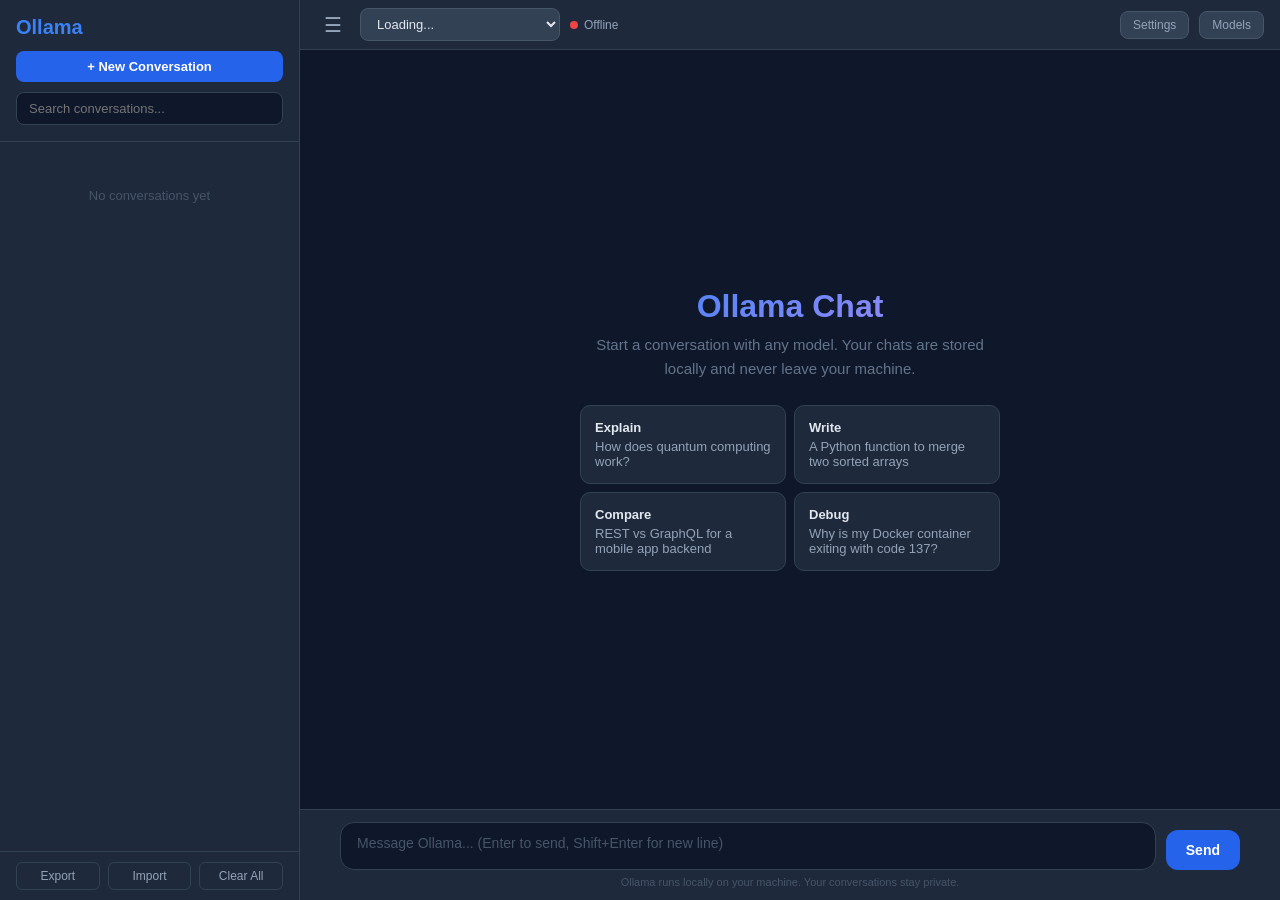
==== commit 24269a8a: "Professional Ollama and LM Studio web UIs with full features Both services now have professional, fu" ====
--- a/Ollama/common/web/templates/index.html
+++ b/Ollama/common/web/templates/index.html
@@ -3,207 +3,271 @@
 <head>
 <meta charset="UTF-8">
 <meta name="viewport" content="width=device-width, initial-scale=1.0">
-<title>Ollama Chat</title>
+<title>Ollama</title>
 <style>
+:root{--bg:#0f172a;--bg2:#1e293b;--border:#334155;--border2:#475569;--text:#e2e8f0;--text2:#94a3b8;--text3:#64748b;--text4:#475569;--accent:#3b82f6;--accent2:#2563eb;--accent3:#1d4ed8;--danger:#ef4444;--success:#22c55e;--radius:10px}
 *{margin:0;padding:0;box-sizing:border-box}
-body{font-family:-apple-system,BlinkMacSystemFont,'Segoe UI',Roboto,sans-serif;background:#0f172a;color:#e2e8f0;height:100vh;display:flex;overflow:hidden}
-
-/* Sidebar */
-.sidebar{width:280px;background:#1e293b;border-right:1px solid #334155;display:flex;flex-direction:column;flex-shrink:0;height:100vh}
-.sidebar-header{padding:16px;border-bottom:1px solid #334155;display:flex;align-items:center;gap:12px}
-.sidebar-header h1{font-size:18px;font-weight:800;color:#60a5fa;flex:1}
-.new-chat-btn{background:#2563eb;color:#fff;border:none;border-radius:8px;padding:8px 14px;font-size:13px;font-weight:700;cursor:pointer;white-space:nowrap}
-.new-chat-btn:hover{background:#1d4ed8}
-.chat-list{flex:1;overflow-y:auto;padding:8px}
-.chat-item{padding:10px 12px;border-radius:8px;cursor:pointer;font-size:13px;color:#94a3b8;display:flex;align-items:center;gap:8px;margin-bottom:2px;position:relative}
-.chat-item:hover{background:#334155;color:#e2e8f0}
-.chat-item.active{background:#334155;color:#e2e8f0}
-.chat-item .chat-title{flex:1;overflow:hidden;text-overflow:ellipsis;white-space:nowrap}
-.chat-item .chat-delete{display:none;background:none;border:none;color:#ef4444;font-size:16px;cursor:pointer;padding:0 4px;flex-shrink:0}
-.chat-item:hover .chat-delete{display:block}
-.sidebar-footer{padding:12px 16px;border-top:1px solid #334155;font-size:11px;color:#475569}
-
-/* Main area */
+body{font-family:-apple-system,BlinkMacSystemFont,'Segoe UI',Roboto,sans-serif;background:var(--bg);color:var(--text);height:100vh;display:flex;overflow:hidden}
+::-webkit-scrollbar{width:6px}::-webkit-scrollbar-track{background:transparent}::-webkit-scrollbar-thumb{background:var(--border);border-radius:3px}::-webkit-scrollbar-thumb:hover{background:var(--border2)}
+
+/* ── Sidebar ───────────────────────────── */
+.sidebar{width:300px;background:var(--bg2);border-right:1px solid var(--border);display:flex;flex-direction:column;flex-shrink:0;height:100vh;transition:width .3s}
+.sidebar.collapsed{width:0;overflow:hidden;border:none}
+.sb-top{padding:16px;border-bottom:1px solid var(--border)}
+.sb-top-row{display:flex;align-items:center;gap:10px;margin-bottom:12px}
+.sb-top h1{font-size:20px;font-weight:800;color:var(--accent);flex:1}
+.sb-top h1 span{font-size:11px;font-weight:400;color:var(--text3);margin-left:6px}
+.new-chat-btn{background:var(--accent2);color:#fff;border:none;border-radius:8px;padding:8px 16px;font-size:13px;font-weight:600;cursor:pointer;width:100%;transition:background .15s}
+.new-chat-btn:hover{background:var(--accent3)}
+.sb-search{margin-top:10px}
+.sb-search input{width:100%;background:var(--bg);color:var(--text);border:1px solid var(--border);border-radius:8px;padding:8px 12px;font-size:13px;outline:none}
+.sb-search input:focus{border-color:var(--accent)}
+.chat-list{flex:1;overflow-y:auto;padding:6px}
+.chat-date{font-size:11px;color:var(--text3);padding:8px 12px 4px;font-weight:600;text-transform:uppercase;letter-spacing:.5px}
+.chat-item{padding:10px 12px;border-radius:8px;cursor:pointer;font-size:13px;color:var(--text2);display:flex;align-items:center;gap:8px;margin-bottom:1px;transition:background .1s}
+.chat-item:hover{background:var(--border)}
+.chat-item.active{background:var(--border);color:var(--text)}
+.chat-item .ci-title{flex:1;overflow:hidden;text-overflow:ellipsis;white-space:nowrap}
+.chat-item .ci-actions{display:none;gap:2px}
+.chat-item:hover .ci-actions{display:flex}
+.ci-btn{background:none;border:none;color:var(--text3);font-size:14px;cursor:pointer;padding:2px 4px;border-radius:4px}
+.ci-btn:hover{color:var(--text);background:var(--border2)}
+.ci-btn.del:hover{color:var(--danger)}
+.sb-footer{padding:10px 16px;border-top:1px solid var(--border);display:flex;align-items:center;gap:8px}
+.sb-footer-btn{background:none;border:1px solid var(--border);color:var(--text2);border-radius:6px;padding:6px 10px;font-size:12px;cursor:pointer;flex:1;text-align:center;transition:all .15s}
+.sb-footer-btn:hover{background:var(--border);color:var(--text)}
+
+/* ── Main ──────────────────────────────── */
 .main{flex:1;display:flex;flex-direction:column;height:100vh;min-width:0}
-.header{background:#1e293b;border-bottom:1px solid #334155;padding:10px 20px;display:flex;align-items:center;gap:12px;flex-shrink:0}
-.header select{background:#334155;color:#e2e8f0;border:1px solid #475569;border-radius:8px;padding:7px 12px;font-size:13px;outline:none;min-width:180px}
-.header select:focus{border-color:#60a5fa}
-.header .status{display:flex;align-items:center;gap:6px;font-size:12px;color:#94a3b8}
-.header .dot{width:8px;height:8px;border-radius:50%;background:#ef4444}
-.header .dot.ok{background:#22c55e}
-.header .spacer{flex:1}
-.header .btn-sm{background:#334155;color:#94a3b8;border:1px solid #475569;border-radius:6px;padding:5px 10px;font-size:12px;cursor:pointer}
-.header .btn-sm:hover{background:#475569;color:#e2e8f0}
-.header .btn-sm.active{background:#2563eb;color:#fff;border-color:#2563eb}
-
-/* Settings panel */
-.settings-panel{display:none;background:#1e293b;border-bottom:1px solid #334155;padding:16px 20px;flex-shrink:0}
+
+/* Header */
+.header{background:var(--bg2);border-bottom:1px solid var(--border);padding:8px 16px;display:flex;align-items:center;gap:10px;flex-shrink:0}
+.toggle-sb{background:none;border:none;color:var(--text2);font-size:20px;cursor:pointer;padding:4px 8px;border-radius:6px}
+.toggle-sb:hover{background:var(--border)}
+.hdr-model select{background:var(--border);color:var(--text);border:1px solid var(--border2);border-radius:8px;padding:7px 12px;font-size:13px;outline:none;min-width:200px;cursor:pointer}
+.hdr-model select:focus{border-color:var(--accent)}
+.hdr-status{display:flex;align-items:center;gap:6px;font-size:12px;color:var(--text2)}
+.hdr-dot{width:8px;height:8px;border-radius:50%;background:var(--danger);flex-shrink:0}
+.hdr-dot.ok{background:var(--success)}
+.hdr-spacer{flex:1}
+.hdr-btn{background:var(--border);color:var(--text2);border:1px solid var(--border2);border-radius:8px;padding:6px 12px;font-size:12px;cursor:pointer;transition:all .15s;white-space:nowrap}
+.hdr-btn:hover{background:var(--border2);color:var(--text)}
+.hdr-btn.active{background:var(--accent2);color:#fff;border-color:var(--accent2)}
+
+/* Settings */
+.settings-panel{display:none;background:var(--bg2);border-bottom:1px solid var(--border);padding:16px 20px;flex-shrink:0;overflow-y:auto;max-height:260px}
 .settings-panel.open{display:block}
-.settings-grid{display:grid;grid-template-columns:1fr 1fr;gap:12px;max-width:700px}
-.setting-group{display:flex;flex-direction:column;gap:4px}
-.setting-group label{font-size:11px;color:#94a3b8;font-weight:600;text-transform:uppercase;letter-spacing:0.5px}
-.setting-group input,.setting-group textarea,.setting-group select{background:#0f172a;color:#e2e8f0;border:1px solid #334155;border-radius:6px;padding:8px 10px;font-size:13px;outline:none;font-family:inherit}
-.setting-group input:focus,.setting-group textarea:focus{border-color:#60a5fa}
-.setting-group textarea{resize:vertical;min-height:60px}
-.setting-group.full{grid-column:1/-1}
-.setting-group .range-row{display:flex;align-items:center;gap:8px}
-.setting-group input[type=range]{flex:1;accent-color:#60a5fa}
-.setting-group .range-val{font-size:12px;color:#60a5fa;min-width:35px;text-align:right}
-
-/* Chat */
-.chat-area{flex:1;overflow-y:auto;padding:20px;display:flex;flex-direction:column;gap:16px}
-.msg{max-width:80%;display:flex;flex-direction:column;gap:4px;animation:fadeIn .2s ease}
-@keyframes fadeIn{from{opacity:0;transform:translateY(8px)}to{opacity:1;transform:translateY(0)}}
+.stg-grid{display:grid;grid-template-columns:1fr 1fr;gap:12px 16px;max-width:740px}
+.stg-grp{display:flex;flex-direction:column;gap:4px}
+.stg-grp label{font-size:11px;color:var(--text2);font-weight:600;text-transform:uppercase;letter-spacing:.5px}
+.stg-grp input,.stg-grp textarea,.stg-grp select{background:var(--bg);color:var(--text);border:1px solid var(--border);border-radius:8px;padding:8px 10px;font-size:13px;outline:none;font-family:inherit}
+.stg-grp input:focus,.stg-grp textarea:focus{border-color:var(--accent)}
+.stg-grp textarea{resize:vertical;min-height:64px}
+.stg-grp.full{grid-column:1/-1}
+.range-row{display:flex;align-items:center;gap:8px}
+.range-row input[type=range]{flex:1;accent-color:var(--accent)}
+.range-val{font-size:12px;color:var(--accent);min-width:32px;text-align:right;font-weight:600}
+
+/* Chat area */
+.chat-area{flex:1;overflow-y:auto;padding:24px 20px;display:flex;flex-direction:column;gap:20px}
+
+/* Empty state */
+.empty-state{margin:auto;text-align:center;max-width:500px;padding:40px}
+.empty-state h2{font-size:32px;font-weight:800;background:linear-gradient(135deg,var(--accent),#a78bfa);-webkit-background-clip:text;-webkit-text-fill-color:transparent;margin-bottom:8px}
+.empty-state p{color:var(--text3);font-size:15px;line-height:1.6;margin-bottom:24px}
+.suggestions{display:grid;grid-template-columns:1fr 1fr;gap:8px}
+.sug-card{background:var(--bg2);border:1px solid var(--border);border-radius:var(--radius);padding:14px;font-size:13px;color:var(--text2);cursor:pointer;text-align:left;transition:border-color .15s,color .15s}
+.sug-card:hover{border-color:var(--accent);color:var(--text)}
+.sug-card strong{display:block;color:var(--text);margin-bottom:4px;font-size:13px}
+
+/* Messages */
+.msg{max-width:85%;display:flex;flex-direction:column;gap:4px;animation:fadeIn .25s ease}
+@keyframes fadeIn{from{opacity:0;transform:translateY(6px)}to{opacity:1;transform:translateY(0)}}
 .msg.user{align-self:flex-end}
-.msg.assistant{align-self:flex-start}
+.msg.assistant{align-self:flex-start;max-width:90%}
 .msg .bubble{padding:14px 18px;border-radius:16px;line-height:1.7;font-size:14px;word-break:break-word}
-.msg.user .bubble{background:#2563eb;color:#fff;border-bottom-right-radius:4px}
-.msg.assistant .bubble{background:#1e293b;color:#e2e8f0;border:1px solid #334155;border-bottom-left-radius:4px}
-.msg .meta{font-size:11px;color:#64748b;padding:0 4px}
-.msg.user .meta{text-align:right}
-.msg.system .bubble{background:#1a1a2e;color:#94a3b8;border:1px dashed #334155;font-size:13px;font-style:italic;max-width:90%;align-self:center}
-.typing{align-self:flex-start;color:#64748b;font-size:14px;padding:8px 0}
-.typing span{animation:blink 1.4s infinite both}
+.msg.user .bubble{background:var(--accent2);color:#fff;border-bottom-right-radius:4px}
+.msg.assistant .bubble{background:var(--bg2);color:var(--text);border:1px solid var(--border);border-bottom-left-radius:4px}
+.msg .meta{font-size:11px;color:var(--text3);padding:0 6px;display:flex;gap:8px;align-items:center}
+.msg.user .meta{justify-content:flex-end}
+.msg .meta button{background:none;border:none;color:var(--text3);cursor:pointer;font-size:11px;padding:2px}
+.msg .meta button:hover{color:var(--text)}
+.typing{align-self:flex-start;color:var(--text3);font-size:14px;padding:8px 0}
+.typing span{display:inline-block;animation:bounce 1.4s infinite both}
 .typing span:nth-child(2){animation-delay:.2s}
 .typing span:nth-child(3){animation-delay:.4s}
-@keyframes blink{0%,80%,100%{opacity:0}40%{opacity:1}}
-.empty{text-align:center;margin:auto;color:#475569}
-.empty h2{font-size:28px;font-weight:800;color:#334155;margin-bottom:8px}
-.empty p{font-size:14px;max-width:400px;line-height:1.6}
-
-/* Markdown in bubbles */
-.msg.assistant .bubble pre{background:#0f172a;border:1px solid #334155;border-radius:8px;padding:12px;margin:8px 0;overflow-x:auto;font-size:13px;line-height:1.5;position:relative}
-.msg.assistant .bubble pre code{background:none;border:none;padding:0;font-size:13px;color:#e2e8f0}
-.msg.assistant .bubble code{background:#334155;padding:2px 6px;border-radius:4px;font-size:13px}
+@keyframes bounce{0%,80%,100%{transform:translateY(0);opacity:.4}40%{transform:translateY(-6px);opacity:1}}
+
+/* Markdown */
+.msg.assistant .bubble pre{background:var(--bg);border:1px solid var(--border);border-radius:8px;padding:14px;margin:10px 0;overflow-x:auto;font-size:13px;line-height:1.6;position:relative}
+.msg.assistant .bubble pre code{background:none;border:none;padding:0;font-size:13px;color:var(--text)}
+.msg.assistant .bubble code{background:var(--border);padding:2px 6px;border-radius:4px;font-size:13px}
 .msg.assistant .bubble p{margin:6px 0}
-.msg.assistant .bubble ul,.msg.assistant .bubble ol{margin:6px 0;padding-left:20px}
-.msg.assistant .bubble li{margin:3px 0}
-.msg.assistant .bubble h1,.msg.assistant .bubble h2,.msg.assistant .bubble h3{margin:10px 0 6px;color:#60a5fa}
-.msg.assistant .bubble blockquote{border-left:3px solid #60a5fa;padding-left:12px;margin:8px 0;color:#94a3b8}
-.msg.assistant .bubble table{border-collapse:collapse;margin:8px 0;width:100%}
-.msg.assistant .bubble th,.msg.assistant .bubble td{border:1px solid #334155;padding:6px 10px;font-size:13px;text-align:left}
-.msg.assistant .bubble th{background:#334155}
-.copy-btn{position:absolute;top:6px;right:6px;background:#475569;color:#e2e8f0;border:none;border-radius:4px;padding:3px 8px;font-size:11px;cursor:pointer;opacity:0;transition:opacity .2s}
+.msg.assistant .bubble ul,.msg.assistant .bubble ol{margin:6px 0;padding-left:22px}
+.msg.assistant .bubble li{margin:4px 0;line-height:1.6}
+.msg.assistant .bubble h1,.msg.assistant .bubble h2,.msg.assistant .bubble h3{margin:12px 0 6px;color:var(--accent)}
+.msg.assistant .bubble h1{font-size:20px} .msg.assistant .bubble h2{font-size:17px} .msg.assistant .bubble h3{font-size:15px}
+.msg.assistant .bubble blockquote{border-left:3px solid var(--accent);padding:4px 12px;margin:8px 0;color:var(--text2);background:rgba(59,130,246,0.05);border-radius:0 6px 6px 0}
+.msg.assistant .bubble table{border-collapse:collapse;margin:10px 0;width:100%;font-size:13px}
+.msg.assistant .bubble th,.msg.assistant .bubble td{border:1px solid var(--border);padding:8px 12px;text-align:left}
+.msg.assistant .bubble th{background:var(--border);font-weight:600}
+.msg.assistant .bubble hr{border:none;border-top:1px solid var(--border);margin:12px 0}
+.copy-btn{position:absolute;top:8px;right:8px;background:var(--border2);color:var(--text);border:none;border-radius:6px;padding:4px 10px;font-size:11px;cursor:pointer;opacity:0;transition:opacity .2s}
 pre:hover .copy-btn{opacity:1}
-.copy-btn:hover{background:#60a5fa}
-
-/* Input */
-.input-area{background:#1e293b;border-top:1px solid #334155;padding:14px 20px;flex-shrink:0}
-.input-row{display:flex;gap:10px;max-width:900px;margin:0 auto;align-items:flex-end}
-.input-row textarea{flex:1;background:#0f172a;color:#e2e8f0;border:1px solid #334155;border-radius:12px;padding:12px 16px;font-size:14px;font-family:inherit;resize:none;outline:none;min-height:48px;max-height:200px}
-.input-row textarea:focus{border-color:#60a5fa}
-.input-row textarea::placeholder{color:#475569}
-.send-btn{background:#2563eb;color:#fff;border:none;border-radius:12px;padding:12px 20px;font-size:14px;font-weight:700;cursor:pointer;min-width:70px;transition:all .15s}
-.send-btn:hover{background:#1d4ed8}
-.send-btn:disabled{background:#334155;color:#64748b;cursor:not-allowed}
-.stop-btn{background:#ef4444;color:#fff;border:none;border-radius:12px;padding:12px 20px;font-size:14px;font-weight:700;cursor:pointer;min-width:70px}
-.stop-btn:hover{background:#dc2626}
+.copy-btn:hover{background:var(--accent)}
+
+/* Input area */
+.input-area{background:var(--bg2);border-top:1px solid var(--border);padding:12px 20px;flex-shrink:0}
+.input-container{max-width:900px;margin:0 auto}
+.input-row{display:flex;gap:10px;align-items:flex-end}
+.input-row textarea{flex:1;background:var(--bg);color:var(--text);border:1px solid var(--border);border-radius:14px;padding:12px 16px;font-size:14px;font-family:inherit;resize:none;outline:none;min-height:48px;max-height:200px;transition:border-color .15s}
+.input-row textarea:focus{border-color:var(--accent)}
+.input-row textarea::placeholder{color:var(--text4)}
+.send-btn{background:var(--accent2);color:#fff;border:none;border-radius:12px;padding:12px 20px;font-size:14px;font-weight:600;cursor:pointer;min-width:72px;transition:all .15s;display:flex;align-items:center;justify-content:center;gap:6px}
+.send-btn:hover{background:var(--accent3)}
+.send-btn:disabled{background:var(--border);color:var(--text3);cursor:not-allowed}
+.send-btn.stop{background:var(--danger)}
+.send-btn.stop:hover{background:#dc2626}
+.input-hint{font-size:11px;color:var(--text4);margin-top:6px;text-align:center}
 
 /* Models panel */
-.models-panel{position:fixed;top:0;right:0;width:380px;height:100vh;background:#1e293b;border-left:1px solid #334155;z-index:100;transform:translateX(100%);transition:transform .3s ease;overflow-y:auto;padding:24px}
-.models-panel.open{transform:translateX(0)}
-.models-panel h2{font-size:18px;font-weight:800;margin-bottom:16px;display:flex;align-items:center;justify-content:space-between}
-.models-panel .close-btn{background:none;border:none;color:#94a3b8;font-size:24px;cursor:pointer}
-.model-card{background:#0f172a;border:1px solid #334155;border-radius:10px;padding:12px;margin-bottom:8px;display:flex;align-items:center;gap:12px}
-.model-card .name{flex:1;font-weight:600;font-size:14px}
-.model-card .size{color:#64748b;font-size:12px}
-.model-card .del-btn{background:#7f1d1d;color:#fca5a5;border:none;border-radius:6px;padding:4px 10px;font-size:11px;cursor:pointer}
-.model-card .del-btn:hover{background:#991b1b}
-.pull-row{display:flex;gap:8px;margin-bottom:16px}
-.pull-row input{flex:1;background:#0f172a;color:#e2e8f0;border:1px solid #334155;border-radius:8px;padding:10px;font-size:14px;outline:none}
-.pull-row input:focus{border-color:#60a5fa}
-.pull-row button{background:#2563eb;color:#fff;border:none;border-radius:8px;padding:10px 16px;font-weight:700;cursor:pointer}
-.pull-row button:hover{background:#1d4ed8}
-.pull-status{font-size:12px;color:#94a3b8;margin-bottom:12px;min-height:18px}
+.models-overlay{position:fixed;inset:0;background:rgba(0,0,0,.5);z-index:200;display:none;align-items:center;justify-content:center}
+.models-overlay.open{display:flex}
+.models-dialog{background:var(--bg2);border:1px solid var(--border);border-radius:16px;width:90%;max-width:600px;max-height:80vh;display:flex;flex-direction:column;box-shadow:0 25px 50px -12px rgba(0,0,0,.5)}
+.md-header{padding:20px 24px 16px;border-bottom:1px solid var(--border);display:flex;align-items:center;gap:12px}
+.md-header h2{flex:1;font-size:18px;font-weight:700}
+.md-close{background:none;border:none;color:var(--text2);font-size:24px;cursor:pointer;padding:4px}
+.md-close:hover{color:var(--text)}
+.md-body{flex:1;overflow-y:auto;padding:16px 24px}
+.md-section{margin-bottom:20px}
+.md-section h3{font-size:13px;color:var(--text2);font-weight:600;text-transform:uppercase;letter-spacing:.5px;margin-bottom:10px}
+.pull-row{display:flex;gap:8px;margin-bottom:8px}
+.pull-row input{flex:1;background:var(--bg);color:var(--text);border:1px solid var(--border);border-radius:8px;padding:10px 14px;font-size:14px;outline:none}
+.pull-row input:focus{border-color:var(--accent)}
+.pull-row button{background:var(--accent2);color:#fff;border:none;border-radius:8px;padding:10px 20px;font-weight:600;cursor:pointer;white-space:nowrap}
+.pull-row button:hover{background:var(--accent3)}
+.pull-status{font-size:12px;color:var(--text2);min-height:18px;margin-bottom:8px}
+.model-card{background:var(--bg);border:1px solid var(--border);border-radius:var(--radius);padding:14px;margin-bottom:6px;display:flex;align-items:center;gap:12px;transition:border-color .15s}
+.model-card:hover{border-color:var(--border2)}
+.mc-info{flex:1;min-width:0}
+.mc-name{font-weight:600;font-size:14px;overflow:hidden;text-overflow:ellipsis;white-space:nowrap}
+.mc-detail{font-size:12px;color:var(--text3);margin-top:2px}
+.mc-actions{display:flex;gap:6px}
+.mc-btn{background:var(--border);color:var(--text2);border:none;border-radius:6px;padding:5px 10px;font-size:11px;cursor:pointer;transition:all .15s}
+.mc-btn:hover{background:var(--border2);color:var(--text)}
+.mc-btn.del{color:var(--danger)}
+.mc-btn.del:hover{background:#7f1d1d;color:#fca5a5}
 
 /* Responsive */
-@media(max-width:768px){
-  .sidebar{width:0;position:absolute;z-index:200;transition:width .3s}
-  .sidebar.mobile-open{width:280px}
-}
+@media(max-width:768px){.sidebar{position:fixed;z-index:100;width:300px;left:-300px;transition:left .3s}.sidebar.mobile-open{left:0}.suggestions{grid-template-columns:1fr}}
 </style>
 </head>
 <body>
 
-<!-- Sidebar: Chat History -->
+<!-- Sidebar -->
 <div class="sidebar" id="sidebar">
-  <div class="sidebar-header">
-    <h1>Ollama</h1>
-    <button class="new-chat-btn" onclick="newChat()">+ New Chat</button>
+  <div class="sb-top">
+    <div class="sb-top-row">
+      <h1>Ollama<span id="modelCount"></span></h1>
+    </div>
+    <button class="new-chat-btn" onclick="newChat()">+ New Conversation</button>
+    <div class="sb-search"><input type="text" id="searchChats" placeholder="Search conversations..." oninput="renderChatList()"></div>
   </div>
   <div class="chat-list" id="chatList"></div>
-  <div class="sidebar-footer">Chat history saved locally</div>
+  <div class="sb-footer">
+    <button class="sb-footer-btn" onclick="exportChats()">Export</button>
+    <button class="sb-footer-btn" onclick="importChats()">Import</button>
+    <button class="sb-footer-btn" onclick="clearAllChats()">Clear All</button>
+  </div>
 </div>
 
-<!-- Main Chat Area -->
+<!-- Main -->
 <div class="main">
   <div class="header">
-    <select id="modelSelect"><option value="">Loading models...</option></select>
-    <div class="status"><div class="dot" id="statusDot"></div><span id="statusText">Checking...</span></div>
-    <div class="spacer"></div>
-    <button class="btn-sm" id="settingsBtn" onclick="toggleSettings()">Settings</button>
-    <button class="btn-sm" onclick="toggleModels()">Models</button>
+    <button class="toggle-sb" onclick="toggleSidebar()">&#9776;</button>
+    <div class="hdr-model"><select id="modelSelect"><option value="">Loading...</option></select></div>
+    <div class="hdr-status"><div class="hdr-dot" id="statusDot"></div><span id="statusText">Connecting...</span></div>
+    <div class="hdr-spacer"></div>
+    <button class="hdr-btn" id="settingsBtn" onclick="toggleSettings()">Settings</button>
+    <button class="hdr-btn" onclick="toggleModels()">Models</button>
+    <button class="hdr-btn" id="logoutBtn" onclick="doLogout()" style="display:none">Logout</button>
   </div>
 
-  <!-- Settings Panel -->
+  <!-- Settings -->
   <div class="settings-panel" id="settingsPanel">
-    <div class="settings-grid">
-      <div class="setting-group full">
+    <div class="stg-grid">
+      <div class="stg-grp full">
         <label>System Prompt</label>
         <textarea id="systemPrompt" placeholder="You are a helpful assistant..." rows="3"></textarea>
       </div>
-      <div class="setting-group">
+      <div class="stg-grp">
         <label>Temperature</label>
-        <div class="range-row">
-          <input type="range" id="temperature" min="0" max="2" step="0.1" value="0.7">
-          <span class="range-val" id="tempVal">0.7</span>
-        </div>
-      </div>
-      <div class="setting-group">
+        <div class="range-row"><input type="range" id="temperature" min="0" max="2" step="0.1" value="0.7"><span class="range-val" id="tempVal">0.7</span></div>
+      </div>
+      <div class="stg-grp">
         <label>Top P</label>
-        <div class="range-row">
-          <input type="range" id="topP" min="0" max="1" step="0.05" value="0.9">
-          <span class="range-val" id="topPVal">0.9</span>
-        </div>
-      </div>
-      <div class="setting-group">
+        <div class="range-row"><input type="range" id="topP" min="0" max="1" step="0.05" value="0.9"><span class="range-val" id="topPVal">0.9</span></div>
+      </div>
+      <div class="stg-grp">
         <label>Context Length</label>
         <input type="number" id="contextLen" value="4096" min="256" max="131072" step="256">
       </div>
-      <div class="setting-group">
+      <div class="stg-grp">
         <label>Max Tokens (0 = unlimited)</label>
         <input type="number" id="maxTokens" value="0" min="0" max="131072" step="64">
       </div>
+      <div class="stg-grp">
+        <label>Repeat Penalty</label>
+        <div class="range-row"><input type="range" id="repeatPenalty" min="0" max="2" step="0.1" value="1.1"><span class="range-val" id="rpVal">1.1</span></div>
+      </div>
+      <div class="stg-grp">
+        <label>Seed (-1 = random)</label>
+        <input type="number" id="seed" value="-1" min="-1">
+      </div>
     </div>
   </div>
 
-  <!-- Chat Messages -->
-  <div class="chat-area" id="chatArea">
-    <div class="empty" id="emptyState">
-      <h2>Ollama Chat</h2>
-      <p>Select a model and start chatting. Pull new models from the Models panel.</p>
-    </div>
-  </div>
+  <!-- Chat -->
+  <div class="chat-area" id="chatArea"></div>
 
   <!-- Input -->
   <div class="input-area">
-    <div class="input-row">
-      <textarea id="msgInput" placeholder="Type a message... (Enter to send, Shift+Enter for new line)" rows="1"></textarea>
-      <button class="send-btn" id="sendBtn" onclick="sendMessage()">Send</button>
+    <div class="input-container">
+      <div class="input-row">
+        <textarea id="msgInput" placeholder="Message Ollama... (Enter to send, Shift+Enter for new line)" rows="1"></textarea>
+        <button class="send-btn" id="sendBtn" onclick="sendMessage()">Send</button>
+      </div>
+      <div class="input-hint">Ollama runs locally on your machine. Your conversations stay private.</div>
     </div>
   </div>
 </div>
 
-<!-- Models Panel -->
-<div class="models-panel" id="modelsPanel">
-  <h2>Models <button class="close-btn" onclick="toggleModels()">&times;</button></h2>
-  <div class="pull-row">
-    <input id="pullInput" placeholder="e.g. llama3.2, mistral, gemma2" onkeydown="if(event.key==='Enter')pullModel()">
-    <button onclick="pullModel()">Pull</button>
+<!-- Models Dialog -->
+<div class="models-overlay" id="modelsOverlay" onclick="if(event.target===this)toggleModels()">
+  <div class="models-dialog">
+    <div class="md-header"><h2>Model Library</h2><button class="md-close" onclick="toggleModels()">&times;</button></div>
+    <div class="md-body">
+      <div class="md-section">
+        <h3>Pull a Model</h3>
+        <div class="pull-row">
+          <input id="pullInput" placeholder="e.g. llama3.2, mistral, gemma2, qwen2.5" onkeydown="if(event.key==='Enter')pullModel()">
+          <button onclick="pullModel()">Pull</button>
+        </div>
+        <div class="pull-status" id="pullStatus"></div>
+      </div>
+      <div class="md-section">
+        <h3>Installed Models</h3>
+        <div id="modelsList"></div>
+      </div>
+      <div class="md-section">
+        <h3>Running Models</h3>
+        <div id="runningModels"><div style="color:var(--text3);font-size:13px">Loading...</div></div>
+      </div>
+    </div>
   </div>
-  <div class="pull-status" id="pullStatus"></div>
-  <div id="modelsList"></div>
 </div>
+
+<input type="file" id="importFile" accept=".json" style="display:none" onchange="handleImport(event)">
 
 <script>
 var BASE = '';
@@ -211,135 +275,120 @@
 var currentChatId = null;
 var streaming = false;
 var abortController = null;
-
-// ── LocalStorage helpers ────────────────────────────────────────
-function saveConversations() {
-  try { localStorage.setItem('ollama_conversations', JSON.stringify(conversations)); } catch(e) {}
-}
-function loadConversations() {
-  try {
-    var stored = localStorage.getItem('ollama_conversations');
-    if (stored) conversations = JSON.parse(stored);
-  } catch(e) { conversations = {}; }
-}
+var savedModel = '';
+
+// ── Storage ──────────────────────────────────────────────
+function saveConvs() { try { localStorage.setItem('ollama_chats', JSON.stringify(conversations)); } catch(e) {} }
+function loadConvs() { try { var s = localStorage.getItem('ollama_chats'); if (s) conversations = JSON.parse(s); } catch(e) {} }
 function saveSettings() {
-  try {
-    localStorage.setItem('ollama_settings', JSON.stringify({
-      systemPrompt: document.getElementById('systemPrompt').value,
-      temperature: document.getElementById('temperature').value,
-      topP: document.getElementById('topP').value,
-      contextLen: document.getElementById('contextLen').value,
-      maxTokens: document.getElementById('maxTokens').value,
-      model: document.getElementById('modelSelect').value
-    }));
-  } catch(e) {}
-}
-function loadSettings() {
-  try {
-    var stored = localStorage.getItem('ollama_settings');
-    if (stored) {
-      var s = JSON.parse(stored);
-      if (s.systemPrompt) document.getElementById('systemPrompt').value = s.systemPrompt;
-      if (s.temperature) { document.getElementById('temperature').value = s.temperature; document.getElementById('tempVal').textContent = s.temperature; }
-      if (s.topP) { document.getElementById('topP').value = s.topP; document.getElementById('topPVal').textContent = s.topP; }
-      if (s.contextLen) document.getElementById('contextLen').value = s.contextLen;
-      if (s.maxTokens !== undefined) document.getElementById('maxTokens').value = s.maxTokens;
-      return s;
-    }
-  } catch(e) {}
-  return null;
-}
-
-// ── Chat Management ─────────────────────────────────────────────
-function generateId() { return Date.now().toString(36) + Math.random().toString(36).substr(2, 5); }
+  try { localStorage.setItem('ollama_cfg', JSON.stringify({
+    systemPrompt: document.getElementById('systemPrompt').value,
+    temperature: document.getElementById('temperature').value,
+    topP: document.getElementById('topP').value,
+    contextLen: document.getElementById('contextLen').value,
+    maxTokens: document.getElementById('maxTokens').value,
+    repeatPenalty: document.getElementById('repeatPenalty').value,
+    seed: document.getElementById('seed').value,
+    model: document.getElementById('modelSelect').value
+  })); } catch(e) {}
+}
+function loadSettingsFromStorage() {
+  try { var s = localStorage.getItem('ollama_cfg'); if (!s) return null; var c = JSON.parse(s);
+    if (c.systemPrompt) document.getElementById('systemPrompt').value = c.systemPrompt;
+    if (c.temperature) { document.getElementById('temperature').value = c.temperature; document.getElementById('tempVal').textContent = c.temperature; }
+    if (c.topP) { document.getElementById('topP').value = c.topP; document.getElementById('topPVal').textContent = c.topP; }
+    if (c.contextLen) document.getElementById('contextLen').value = c.contextLen;
+    if (c.maxTokens !== undefined) document.getElementById('maxTokens').value = c.maxTokens;
+    if (c.repeatPenalty) { document.getElementById('repeatPenalty').value = c.repeatPenalty; document.getElementById('rpVal').textContent = c.repeatPenalty; }
+    if (c.seed !== undefined) document.getElementById('seed').value = c.seed;
+    return c;
+  } catch(e) {} return null;
+}
+
+// ── Chat Management ──────────────────────────────────────
+function genId() { return Date.now().toString(36) + Math.random().toString(36).substr(2, 6); }
 
 function newChat() {
-  var id = generateId();
-  conversations[id] = { id: id, title: 'New Chat', messages: [], created: Date.now() };
-  currentChatId = id;
-  saveConversations();
-  renderChatList();
-  renderMessages();
-}
-
-function switchChat(id) {
-  if (streaming) return;
-  currentChatId = id;
-  renderChatList();
-  renderMessages();
-}
-
-function deleteChat(id, evt) {
-  evt.stopPropagation();
-  if (!confirm('Delete this conversation?')) return;
+  var id = genId();
+  conversations[id] = { id: id, title: 'New Chat', messages: [], created: Date.now(), model: '' };
+  currentChatId = id; saveConvs(); renderChatList(); renderMessages();
+  document.getElementById('msgInput').focus();
+}
+
+function switchChat(id) { if (streaming) return; currentChatId = id; renderChatList(); renderMessages(); }
+
+function deleteChat(id, e) {
+  e.stopPropagation();
   delete conversations[id];
-  if (currentChatId === id) {
-    var keys = Object.keys(conversations);
-    currentChatId = keys.length > 0 ? keys[keys.length - 1] : null;
-  }
-  saveConversations();
-  renderChatList();
-  renderMessages();
-}
-
-function updateChatTitle(id) {
-  var conv = conversations[id];
-  if (!conv || conv.messages.length === 0) return;
+  if (currentChatId === id) { var k = Object.keys(conversations); currentChatId = k.length ? k[k.length-1] : null; }
+  saveConvs(); renderChatList(); renderMessages();
+}
+
+function renameChat(id, e) {
+  e.stopPropagation();
+  var conv = conversations[id]; if (!conv) return;
+  var name = prompt('Rename conversation:', conv.title);
+  if (name && name.trim()) { conv.title = name.trim(); saveConvs(); renderChatList(); }
+}
+
+function updateTitle(id) {
+  var conv = conversations[id]; if (!conv) return;
   for (var i = 0; i < conv.messages.length; i++) {
     if (conv.messages[i].role === 'user') {
-      var title = conv.messages[i].content.substring(0, 40);
-      if (conv.messages[i].content.length > 40) title += '...';
-      conv.title = title;
+      var t = conv.messages[i].content.substring(0, 45);
+      conv.title = conv.messages[i].content.length > 45 ? t + '...' : t;
       break;
     }
   }
-  saveConversations();
-  renderChatList();
+  saveConvs(); renderChatList();
 }
 
 function renderChatList() {
   var list = document.getElementById('chatList');
-  var keys = Object.keys(conversations).sort(function(a, b) {
-    return (conversations[b].created || 0) - (conversations[a].created || 0);
-  });
-  var html = '';
+  var search = (document.getElementById('searchChats').value || '').toLowerCase();
+  var keys = Object.keys(conversations).sort(function(a, b) { return (conversations[b].created || 0) - (conversations[a].created || 0); });
+  var html = ''; var lastDate = '';
   for (var i = 0; i < keys.length; i++) {
-    var conv = conversations[keys[i]];
+    var c = conversations[keys[i]];
+    if (search && (c.title || '').toLowerCase().indexOf(search) === -1) continue;
+    var d = new Date(c.created || 0); var ds = d.toLocaleDateString();
+    var today = new Date().toLocaleDateString();
+    var yesterday = new Date(Date.now() - 86400000).toLocaleDateString();
+    var label = ds === today ? 'Today' : ds === yesterday ? 'Yesterday' : ds;
+    if (label !== lastDate) { html += '<div class="chat-date">' + label + '</div>'; lastDate = label; }
     var active = keys[i] === currentChatId ? ' active' : '';
     html += '<div class="chat-item' + active + '" onclick="switchChat(\'' + keys[i] + '\')">'
-      + '<span class="chat-title">' + escapeHtml(conv.title || 'New Chat') + '</span>'
-      + '<button class="chat-delete" onclick="deleteChat(\'' + keys[i] + '\', event)">&times;</button>'
-      + '</div>';
+      + '<span class="ci-title">' + esc(c.title || 'New Chat') + '</span>'
+      + '<span class="ci-actions">'
+      + '<button class="ci-btn" onclick="renameChat(\'' + keys[i] + '\',event)" title="Rename">&#9998;</button>'
+      + '<button class="ci-btn del" onclick="deleteChat(\'' + keys[i] + '\',event)" title="Delete">&times;</button>'
+      + '</span></div>';
   }
+  if (!html) html = '<div style="text-align:center;color:var(--text4);padding:40px 16px;font-size:13px">No conversations yet</div>';
   list.innerHTML = html;
 }
 
-// ── Markdown Renderer ───────────────────────────────────────────
-function renderMarkdown(text) {
-  // Code blocks
+// ── Markdown ─────────────────────────────────────────────
+function esc(s) { var d = document.createElement('div'); d.textContent = s; return d.innerHTML; }
+
+function md(text) {
   text = text.replace(/```(\w*)\n([\s\S]*?)```/g, function(m, lang, code) {
-    return '<pre><code class="language-' + lang + '">' + escapeHtml(code.trim()) + '</code><button class="copy-btn" onclick="copyCode(this)">Copy</button></pre>';
+    return '<pre><code class="lang-' + lang + '">' + esc(code.trim()) + '</code><button class="copy-btn" onclick="copyCode(this)">Copy</button></pre>';
   });
-  // Inline code
   text = text.replace(/`([^`]+)`/g, '<code>$1</code>');
-  // Bold
   text = text.replace(/\*\*(.+?)\*\*/g, '<strong>$1</strong>');
-  // Italic
-  text = text.replace(/\*(.+?)\*/g, '<em>$1</em>');
-  // Headers
+  text = text.replace(/(?<!\*)\*(?!\*)(.+?)(?<!\*)\*(?!\*)/g, '<em>$1</em>');
   text = text.replace(/^### (.+)$/gm, '<h3>$1</h3>');
   text = text.replace(/^## (.+)$/gm, '<h2>$1</h2>');
   text = text.replace(/^# (.+)$/gm, '<h1>$1</h1>');
-  // Blockquotes
+  text = text.replace(/^---$/gm, '<hr>');
   text = text.replace(/^> (.+)$/gm, '<blockquote>$1</blockquote>');
-  // Unordered lists
-  text = text.replace(/^[*-] (.+)$/gm, '<li>$1</li>');
-  text = text.replace(/(<li>.*<\/li>\n?)+/g, '<ul>$&</ul>');
-  // Ordered lists
-  text = text.replace(/^\d+\. (.+)$/gm, '<li>$1</li>');
-  // Links
-  text = text.replace(/\[([^\]]+)\]\(([^)]+)\)/g, '<a href="$2" target="_blank" style="color:#60a5fa">$1</a>');
-  // Line breaks (but not inside pre blocks)
+  text = text.replace(/^\d+\.\s(.+)$/gm, '<li>$1</li>');
+  text = text.replace(/^[*\-]\s(.+)$/gm, '<li>$1</li>');
+  text = text.replace(/(<li>[\s\S]*?<\/li>)/g, '<ul>$1</ul>');
+  text = text.replace(/<\/ul>\s*<ul>/g, '');
+  text = text.replace(/\[([^\]]+)\]\(([^)]+)\)/g, '<a href="$2" target="_blank" rel="noopener" style="color:var(--accent)">$1</a>');
+  // Paragraphs
   var parts = text.split(/<pre[\s\S]*?<\/pre>/g);
   var pres = text.match(/<pre[\s\S]*?<\/pre>/g) || [];
   var result = '';
@@ -350,337 +399,306 @@
   return '<p>' + result + '</p>';
 }
 
-function escapeHtml(s) {
-  var div = document.createElement('div');
-  div.textContent = s;
-  return div.innerHTML;
-}
-
 function copyCode(btn) {
   var code = btn.parentElement.querySelector('code');
   navigator.clipboard.writeText(code.textContent);
-  btn.textContent = 'Copied!';
-  setTimeout(function() { btn.textContent = 'Copy'; }, 2000);
-}
-
-// ── Render Messages ─────────────────────────────────────────────
+  btn.textContent = 'Copied!'; setTimeout(function() { btn.textContent = 'Copy'; }, 2000);
+}
+
+function copyMessage(idx) {
+  var conv = conversations[currentChatId];
+  if (conv && conv.messages[idx]) {
+    navigator.clipboard.writeText(conv.messages[idx].content);
+  }
+}
+
+// ── Render Messages ──────────────────────────────────────
 function renderMessages() {
   var area = document.getElementById('chatArea');
   if (!currentChatId || !conversations[currentChatId]) {
-    area.innerHTML = '<div class="empty" id="emptyState"><h2>Ollama Chat</h2><p>Select a model and start chatting. Pull new models from the Models panel.</p></div>';
+    area.innerHTML = '<div class="empty-state"><h2>Ollama Chat</h2><p>Start a conversation with any model. Your chats are stored locally and never leave your machine.</p>'
+      + '<div class="suggestions">'
+      + '<div class="sug-card" onclick="useSug(this)"><strong>Explain</strong>How does quantum computing work?</div>'
+      + '<div class="sug-card" onclick="useSug(this)"><strong>Write</strong>A Python function to merge two sorted arrays</div>'
+      + '<div class="sug-card" onclick="useSug(this)"><strong>Compare</strong>REST vs GraphQL for a mobile app backend</div>'
+      + '<div class="sug-card" onclick="useSug(this)"><strong>Debug</strong>Why is my Docker container exiting with code 137?</div>'
+      + '</div></div>';
     return;
   }
   var msgs = conversations[currentChatId].messages;
-  if (msgs.length === 0) {
-    area.innerHTML = '<div class="empty" id="emptyState"><h2>Ollama Chat</h2><p>Select a model and start chatting.</p></div>';
+  if (!msgs.length) {
+    area.innerHTML = '<div class="empty-state"><h2>New Conversation</h2><p>Type a message below to get started.</p></div>';
     return;
   }
   var html = '';
   for (var i = 0; i < msgs.length; i++) {
-    var m = msgs[i];
-    if (m.role === 'system') continue;
-    var time = m.time ? new Date(m.time).toLocaleTimeString([], {hour:'2-digit',minute:'2-digit'}) : '';
+    var m = msgs[i]; if (m.role === 'system') continue;
+    var t = m.time ? new Date(m.time).toLocaleTimeString([], {hour:'2-digit',minute:'2-digit'}) : '';
     if (m.role === 'user') {
-      html += '<div class="msg user"><div class="bubble">' + escapeHtml(m.content) + '</div><div class="meta">' + time + '</div></div>';
+      html += '<div class="msg user"><div class="bubble">' + esc(m.content) + '</div><div class="meta">' + t + ' <button onclick="copyMessage(' + i + ')" title="Copy">Copy</button></div></div>';
     } else {
-      html += '<div class="msg assistant"><div class="bubble">' + renderMarkdown(m.content) + '</div><div class="meta">' + (m.model ? m.model + ' &middot; ' : '') + time + '</div></div>';
+      var info = (m.model ? esc(m.model) + ' &middot; ' : '') + t;
+      html += '<div class="msg assistant"><div class="bubble">' + md(m.content) + '</div><div class="meta">' + info + ' <button onclick="copyMessage(' + i + ')" title="Copy">Copy</button></div></div>';
     }
   }
   area.innerHTML = html;
   area.scrollTop = area.scrollHeight;
 }
 
-// ── Health Check ────────────────────────────────────────────────
+function useSug(el) {
+  var text = el.textContent.replace(/^(Explain|Write|Compare|Debug)/, '').trim();
+  document.getElementById('msgInput').value = text;
+  document.getElementById('msgInput').focus();
+}
+
+// ── Health & Models ──────────────────────────────────────
 function checkHealth() {
   fetch(BASE + '/api/health').then(function(r) { return r.json(); }).then(function(j) {
-    document.getElementById('statusDot').className = 'dot' + (j.ok ? ' ok' : '');
+    document.getElementById('statusDot').className = 'hdr-dot' + (j.ok ? ' ok' : '');
     document.getElementById('statusText').textContent = j.ok ? 'Connected' : 'Disconnected';
-    if (j.ok) loadModels();
+    if (j.ok) { loadModels(); if (j.model_count !== undefined) document.getElementById('modelCount').textContent = j.model_count + ' models'; }
   }).catch(function() {
-    document.getElementById('statusDot').className = 'dot';
-    document.getElementById('statusText').textContent = 'Disconnected';
+    document.getElementById('statusDot').className = 'hdr-dot';
+    document.getElementById('statusText').textContent = 'Offline';
   });
 }
 
-// ── Load Models ─────────────────────────────────────────────────
-var savedModel = '';
 function loadModels() {
   fetch(BASE + '/api/models').then(function(r) { return r.json(); }).then(function(j) {
     var sel = document.getElementById('modelSelect');
-    var models = j.models || [];
-    var prev = sel.value || savedModel;
-    sel.innerHTML = models.length ? '' : '<option value="">No models — pull one first</option>';
+    var models = j.models || []; var prev = sel.value || savedModel;
+    sel.innerHTML = models.length ? '' : '<option value="">No models installed</option>';
     for (var i = 0; i < models.length; i++) {
-      var m = models[i];
-      var name = m.name || m.model;
-      var size = m.size ? (m.size / 1e9).toFixed(1) + 'GB' : '';
-      var opt = document.createElement('option');
-      opt.value = name;
-      opt.textContent = name + (size ? ' (' + size + ')' : '');
+      var m = models[i]; var name = m.name || m.model;
+      var sz = m.size ? (m.size / 1e9).toFixed(1) + ' GB' : '';
+      var params = m.details ? (m.details.parameter_size || '') : '';
+      var label = name + (params ? ' (' + params + ')' : sz ? ' (' + sz + ')' : '');
+      var opt = document.createElement('option'); opt.value = name; opt.textContent = label;
       if (name === prev) opt.selected = true;
       sel.appendChild(opt);
     }
-    // Models panel
+    // Models panel list
     var list = document.getElementById('modelsList');
     var html = '';
     for (var i = 0; i < models.length; i++) {
-      var m = models[i];
-      var name = m.name || m.model;
-      var size = m.size ? (m.size / 1e9).toFixed(1) + ' GB' : '';
+      var m = models[i]; var name = m.name || m.model;
+      var sz = m.size ? (m.size / 1e9).toFixed(1) + ' GB' : '';
+      var params = m.details ? (m.details.parameter_size || '') : '';
       var family = m.details ? (m.details.family || '') : '';
-      var params = m.details ? (m.details.parameter_size || '') : '';
-      var info = [params, family, size].filter(function(x){return x;}).join(' &middot; ');
-      html += '<div class="model-card"><span class="name">' + escapeHtml(name) + '</span><span class="size">' + info + '</span><button class="del-btn" onclick="deleteModel(\'' + escapeHtml(name) + '\')">Delete</button></div>';
+      var quant = m.details ? (m.details.quantization_level || '') : '';
+      var detail = [params, family, quant, sz].filter(function(x){return x;}).join(' &middot; ');
+      html += '<div class="model-card"><div class="mc-info"><div class="mc-name">' + esc(name) + '</div><div class="mc-detail">' + detail + '</div></div>'
+        + '<div class="mc-actions"><button class="mc-btn" onclick="showModelInfo(\'' + esc(name) + '\')">Info</button>'
+        + '<button class="mc-btn del" onclick="deleteModel(\'' + esc(name) + '\')">Delete</button></div></div>';
     }
+    if (!html) html = '<div style="color:var(--text3);font-size:13px;padding:12px;text-align:center">No models installed. Pull one above.</div>';
     list.innerHTML = html;
+    document.getElementById('modelCount').textContent = models.length + ' models';
   }).catch(function() {});
 }
 
-// ── Send Message ────────────────────────────────────────────────
+function loadRunningModels() {
+  fetch(BASE + '/api/models/running').then(function(r) { return r.json(); }).then(function(j) {
+    var el = document.getElementById('runningModels');
+    var models = j.models || [];
+    if (!models.length) { el.innerHTML = '<div style="color:var(--text3);font-size:13px">No models currently loaded in memory.</div>'; return; }
+    var html = '';
+    for (var i = 0; i < models.length; i++) {
+      var m = models[i]; var name = m.name || m.model || '';
+      var sz = m.size ? (m.size / 1e9).toFixed(1) + ' GB VRAM' : '';
+      html += '<div class="model-card"><div class="mc-info"><div class="mc-name">' + esc(name) + '</div><div class="mc-detail">' + sz + '</div></div></div>';
+    }
+    el.innerHTML = html;
+  }).catch(function() {});
+}
+
+function showModelInfo(name) {
+  fetch(BASE + '/api/models/info', { method: 'POST', headers: {'Content-Type': 'application/json'}, body: JSON.stringify({name: name}) })
+  .then(function(r) { return r.json(); }).then(function(j) {
+    if (!j.ok) { alert(j.error || 'Failed to get model info'); return; }
+    var info = 'Model: ' + name + '\n\n';
+    if (j.modelfile) info += 'Modelfile:\n' + j.modelfile + '\n\n';
+    if (j.parameters) info += 'Parameters:\n' + j.parameters + '\n\n';
+    if (j.template) info += 'Template:\n' + j.template + '\n';
+    alert(info);
+  });
+}
+
+// ── Send Message ─────────────────────────────────────────
 function sendMessage() {
   var input = document.getElementById('msgInput');
-  var text = input.value.trim();
-  var model = document.getElementById('modelSelect').value;
+  var text = input.value.trim(); var model = document.getElementById('modelSelect').value;
   if (!text || !model || streaming) return;
-
   if (!currentChatId) newChat();
   var conv = conversations[currentChatId];
-
-  var systemPrompt = document.getElementById('systemPrompt').value.trim();
+  conv.model = model;
+
+  var sysPr = document.getElementById('systemPrompt').value.trim();
   var temp = parseFloat(document.getElementById('temperature').value);
   var topP = parseFloat(document.getElementById('topP').value);
   var ctxLen = parseInt(document.getElementById('contextLen').value) || 4096;
   var maxTok = parseInt(document.getElementById('maxTokens').value) || 0;
+  var rp = parseFloat(document.getElementById('repeatPenalty').value);
+  var seedVal = parseInt(document.getElementById('seed').value);
 
   conv.messages.push({ role: 'user', content: text, time: Date.now() });
-  if (conv.messages.length <= 2) updateChatTitle(currentChatId);
-  renderMessages();
-  input.value = '';
-  input.style.height = 'auto';
-  saveConversations();
-  saveSettings();
+  if (conv.messages.length <= 2) updateTitle(currentChatId);
+  renderMessages(); input.value = ''; input.style.height = 'auto'; saveConvs(); saveSettings();
 
   streaming = true;
-  var sendBtn = document.getElementById('sendBtn');
-  sendBtn.textContent = 'Stop';
-  sendBtn.className = 'stop-btn';
-  sendBtn.onclick = stopGeneration;
-
-  // Show typing indicator
+  var btn = document.getElementById('sendBtn');
+  btn.textContent = 'Stop'; btn.className = 'send-btn stop'; btn.onclick = stopGen;
+
   var area = document.getElementById('chatArea');
-  var typingDiv = document.createElement('div');
-  typingDiv.className = 'typing';
-  typingDiv.id = 'typingIndicator';
-  typingDiv.innerHTML = '<span>\u25CF</span><span>\u25CF</span><span>\u25CF</span>';
-  area.appendChild(typingDiv);
-  area.scrollTop = area.scrollHeight;
-
-  // Build messages for API
-  var apiMessages = [];
-  if (systemPrompt) apiMessages.push({ role: 'system', content: systemPrompt });
-  for (var i = 0; i < conv.messages.length; i++) {
-    apiMessages.push({ role: conv.messages[i].role, content: conv.messages[i].content });
-  }
+  var typDiv = document.createElement('div'); typDiv.className = 'typing'; typDiv.id = 'typInd';
+  typDiv.innerHTML = '<span>&#9679;</span><span>&#9679;</span><span>&#9679;</span>';
+  area.appendChild(typDiv); area.scrollTop = area.scrollHeight;
+
+  var apiMsgs = [];
+  if (sysPr) apiMsgs.push({ role: 'system', content: sysPr });
+  for (var i = 0; i < conv.messages.length; i++) apiMsgs.push({ role: conv.messages[i].role, content: conv.messages[i].content });
 
   var options = {};
   if (temp !== 0.7) options.temperature = temp;
   if (topP !== 0.9) options.top_p = topP;
   if (ctxLen !== 4096) options.num_ctx = ctxLen;
   if (maxTok > 0) options.num_predict = maxTok;
+  if (rp !== 1.1) options.repeat_penalty = rp;
+  if (seedVal >= 0) options.seed = seedVal;
 
   abortController = new AbortController();
 
   fetch(BASE + '/api/chat', {
-    method: 'POST',
-    headers: { 'Content-Type': 'application/json' },
-    body: JSON.stringify({ model: model, messages: apiMessages, stream: true, options: options }),
+    method: 'POST', headers: { 'Content-Type': 'application/json' },
+    body: JSON.stringify({ model: model, messages: apiMsgs, stream: true, options: options }),
     signal: abortController.signal
   }).then(function(r) {
-    var el = document.getElementById('typingIndicator');
-    if (el) el.remove();
-
-    var assistantDiv = document.createElement('div');
-    assistantDiv.className = 'msg assistant';
-    assistantDiv.innerHTML = '<div class="bubble"></div><div class="meta"></div>';
-    area.appendChild(assistantDiv);
-    var bubble = assistantDiv.querySelector('.bubble');
-    var metaEl = assistantDiv.querySelector('.meta');
-
-    var fullText = '';
-    var reader = r.body.getReader();
-    var decoder = new TextDecoder();
-
-    function readChunk() {
-      reader.read().then(function(result) {
-        if (result.done) {
-          finishMessage(fullText, model, metaEl, bubble);
-          return;
-        }
-        var chunk = decoder.decode(result.value, { stream: true });
+    var el = document.getElementById('typInd'); if (el) el.remove();
+    var aDiv = document.createElement('div'); aDiv.className = 'msg assistant';
+    aDiv.innerHTML = '<div class="bubble"></div><div class="meta"></div>';
+    area.appendChild(aDiv);
+    var bubble = aDiv.querySelector('.bubble'); var metaEl = aDiv.querySelector('.meta');
+    var fullText = ''; var reader = r.body.getReader(); var decoder = new TextDecoder();
+    function read() {
+      reader.read().then(function(res) {
+        if (res.done) { finish(fullText, model, metaEl, bubble); return; }
+        var chunk = decoder.decode(res.value, { stream: true });
         var lines = chunk.split('\n');
         for (var j = 0; j < lines.length; j++) {
           if (!lines[j].startsWith('data: ')) continue;
-          try {
-            var data = JSON.parse(lines[j].slice(6));
-            if (data.message && data.message.content) {
-              fullText += data.message.content;
-              bubble.innerHTML = renderMarkdown(fullText);
-              area.scrollTop = area.scrollHeight;
-            }
-            if (data.done) {
-              finishMessage(fullText, model, metaEl, bubble);
-              return;
-            }
-          } catch (e) {}
-        }
-        readChunk();
-      }).catch(function(e) {
-        if (e.name !== 'AbortError') {
-          finishMessage(fullText || 'Error: ' + e, model, metaEl, bubble);
-        } else {
-          finishMessage(fullText || '(generation stopped)', model, metaEl, bubble);
-        }
-      });
-    }
-    readChunk();
-  }).catch(function(e) {
-    var el = document.getElementById('typingIndicator');
-    if (el) el.remove();
-    if (e.name !== 'AbortError') {
-      conv.messages.push({ role: 'assistant', content: 'Error: ' + e, time: Date.now(), model: model });
-      renderMessages();
-    }
-    resetSendButton();
-  });
-}
-
-function finishMessage(fullText, model, metaEl, bubble) {
-  var conv = conversations[currentChatId];
-  conv.messages.push({ role: 'assistant', content: fullText, time: Date.now(), model: model });
-  var time = new Date().toLocaleTimeString([], { hour: '2-digit', minute: '2-digit' });
-  metaEl.innerHTML = escapeHtml(model) + ' &middot; ' + time;
-  bubble.innerHTML = renderMarkdown(fullText);
-  saveConversations();
-  resetSendButton();
-}
-
-function resetSendButton() {
-  streaming = false;
-  abortController = null;
-  var sendBtn = document.getElementById('sendBtn');
-  sendBtn.textContent = 'Send';
-  sendBtn.className = 'send-btn';
-  sendBtn.onclick = sendMessage;
-  sendBtn.disabled = false;
-  document.getElementById('msgInput').focus();
-}
-
-function stopGeneration() {
-  if (abortController) abortController.abort();
-  resetSendButton();
-}
-
-// ── Pull / Delete Models ────────────────────────────────────────
-function pullModel() {
-  var input = document.getElementById('pullInput');
-  var name = input.value.trim();
-  if (!name) return;
-  var status = document.getElementById('pullStatus');
-  status.textContent = 'Pulling ' + name + '...';
-
-  fetch(BASE + '/api/models/pull', {
-    method: 'POST',
-    headers: { 'Content-Type': 'application/json' },
-    body: JSON.stringify({ name: name })
-  }).then(function(r) {
-    var reader = r.body.getReader();
-    var decoder = new TextDecoder();
-    function read() {
-      reader.read().then(function(result) {
-        if (result.done) return;
-        var chunk = decoder.decode(result.value);
-        var lines = chunk.split('\n');
-        for (var j = 0; j < lines.length; j++) {
-          if (!lines[j].startsWith('data: ')) continue;
-          try {
-            var data = JSON.parse(lines[j].slice(6));
-            if (data.status) {
-              var pct = (data.completed && data.total) ? ' ' + Math.round(data.completed / data.total * 100) + '%' : '';
-              status.textContent = data.status + pct;
-            }
-            if (data.status === 'success') {
-              status.textContent = name + ' pulled successfully!';
-              loadModels();
-              input.value = '';
-            }
-            if (data.error) status.textContent = 'Error: ' + data.error;
-          } catch (e) {}
+          try { var d = JSON.parse(lines[j].slice(6));
+            if (d.message && d.message.content) { fullText += d.message.content; bubble.innerHTML = md(fullText); area.scrollTop = area.scrollHeight; }
+            if (d.done) { finish(fullText, model, metaEl, bubble); return; }
+            if (d.error) { fullText += '\n\nError: ' + d.error; bubble.innerHTML = md(fullText); finish(fullText, model, metaEl, bubble); return; }
+          } catch(e) {}
         }
         read();
-      });
+      }).catch(function(e) { finish(fullText || (e.name === 'AbortError' ? '(stopped)' : 'Error: ' + e), model, metaEl, bubble); });
     }
     read();
+  }).catch(function(e) {
+    var el = document.getElementById('typInd'); if (el) el.remove();
+    if (e.name !== 'AbortError') { conv.messages.push({ role: 'assistant', content: 'Error: ' + e, time: Date.now(), model: model }); renderMessages(); }
+    resetBtn();
+  });
+}
+
+function finish(text, model, metaEl, bubble) {
+  var conv = conversations[currentChatId];
+  if (conv) { conv.messages.push({ role: 'assistant', content: text, time: Date.now(), model: model }); saveConvs(); }
+  var t = new Date().toLocaleTimeString([], { hour: '2-digit', minute: '2-digit' });
+  var idx = conv ? conv.messages.length - 1 : 0;
+  metaEl.innerHTML = esc(model) + ' &middot; ' + t + ' <button onclick="copyMessage(' + idx + ')" title="Copy">Copy</button>';
+  bubble.innerHTML = md(text);
+  resetBtn();
+}
+
+function resetBtn() {
+  streaming = false; abortController = null;
+  var btn = document.getElementById('sendBtn');
+  btn.textContent = 'Send'; btn.className = 'send-btn'; btn.onclick = sendMessage; btn.disabled = false;
+  document.getElementById('msgInput').focus();
+}
+
+function stopGen() { if (abortController) abortController.abort(); resetBtn(); }
+
+// ── Pull / Delete ────────────────────────────────────────
+function pullModel() {
+  var input = document.getElementById('pullInput'); var name = input.value.trim();
+  if (!name) return; var status = document.getElementById('pullStatus');
+  status.textContent = 'Pulling ' + name + '...';
+  fetch(BASE + '/api/models/pull', { method: 'POST', headers: {'Content-Type': 'application/json'}, body: JSON.stringify({name: name}) })
+  .then(function(r) { var reader = r.body.getReader(); var decoder = new TextDecoder();
+    function read() { reader.read().then(function(res) { if (res.done) return; var chunk = decoder.decode(res.value);
+      var lines = chunk.split('\n');
+      for (var j = 0; j < lines.length; j++) { if (!lines[j].startsWith('data: ')) continue;
+        try { var d = JSON.parse(lines[j].slice(6));
+          if (d.status) { var pct = (d.completed && d.total) ? ' ' + Math.round(d.completed/d.total*100) + '%' : ''; status.textContent = d.status + pct; }
+          if (d.status === 'success') { status.textContent = name + ' pulled successfully!'; loadModels(); input.value = ''; }
+          if (d.error) status.textContent = 'Error: ' + d.error;
+        } catch(e) {}
+      } read();
+    }); } read();
   }).catch(function(e) { status.textContent = 'Error: ' + e; });
 }
 
 function deleteModel(name) {
   if (!confirm('Delete model "' + name + '"?')) return;
-  fetch(BASE + '/api/models/delete', {
-    method: 'POST',
-    headers: { 'Content-Type': 'application/json' },
-    body: JSON.stringify({ name: name })
-  }).then(function() { loadModels(); });
-}
-
-// ── UI Toggles ──────────────────────────────────────────────────
-function toggleModels() { document.getElementById('modelsPanel').classList.toggle('open'); }
-function toggleSettings() {
-  var panel = document.getElementById('settingsPanel');
-  var btn = document.getElementById('settingsBtn');
-  panel.classList.toggle('open');
-  btn.classList.toggle('active');
-}
-
-// ── Range sliders ───────────────────────────────────────────────
-document.getElementById('temperature').addEventListener('input', function() {
-  document.getElementById('tempVal').textContent = this.value;
-});
-document.getElementById('topP').addEventListener('input', function() {
-  document.getElementById('topPVal').textContent = this.value;
-});
-
-// ── Auto-resize textarea ────────────────────────────────────────
-document.getElementById('msgInput').addEventListener('input', function() {
-  this.style.height = 'auto';
-  this.style.height = Math.min(this.scrollHeight, 200) + 'px';
-});
-document.getElementById('msgInput').addEventListener('keydown', function(e) {
-  if (e.key === 'Enter' && !e.shiftKey) {
-    e.preventDefault();
-    if (streaming) return;
-    sendMessage();
-  }
-});
-
-// ── Model change save ───────────────────────────────────────────
-document.getElementById('modelSelect').addEventListener('change', function() {
-  savedModel = this.value;
-  saveSettings();
-});
-
-// ── Init ────────────────────────────────────────────────────────
-loadConversations();
-var settings = loadSettings();
-if (settings && settings.model) savedModel = settings.model;
-
+  fetch(BASE + '/api/models/delete', { method: 'POST', headers: {'Content-Type': 'application/json'}, body: JSON.stringify({name: name}) })
+  .then(function() { loadModels(); });
+}
+
+// ── Export / Import ──────────────────────────────────────
+function exportChats() {
+  var data = JSON.stringify(conversations, null, 2);
+  var blob = new Blob([data], {type: 'application/json'});
+  var a = document.createElement('a'); a.href = URL.createObjectURL(blob);
+  a.download = 'ollama-chats-' + new Date().toISOString().slice(0,10) + '.json';
+  a.click(); URL.revokeObjectURL(a.href);
+}
+function importChats() { document.getElementById('importFile').click(); }
+function handleImport(e) {
+  var file = e.target.files[0]; if (!file) return;
+  var reader = new FileReader(); reader.onload = function(ev) {
+    try { var data = JSON.parse(ev.target.result);
+      var count = 0; for (var k in data) { if (data[k].messages) { conversations[k] = data[k]; count++; } }
+      saveConvs(); renderChatList(); alert('Imported ' + count + ' conversations.');
+    } catch(err) { alert('Invalid file format.'); }
+  }; reader.readAsText(file); e.target.value = '';
+}
+function clearAllChats() {
+  if (!confirm('Delete ALL conversations? This cannot be undone.')) return;
+  conversations = {}; currentChatId = null; saveConvs(); renderChatList(); renderMessages();
+}
+
+// ── UI Toggles ───────────────────────────────────────────
+function toggleSidebar() { document.getElementById('sidebar').classList.toggle('collapsed'); document.getElementById('sidebar').classList.toggle('mobile-open'); }
+function toggleSettings() { document.getElementById('settingsPanel').classList.toggle('open'); document.getElementById('settingsBtn').classList.toggle('active'); }
+function toggleModels() { var o = document.getElementById('modelsOverlay'); o.classList.toggle('open'); if (o.classList.contains('open')) loadRunningModels(); }
+function doLogout() { fetch(BASE + '/api/logout', {method:'POST'}).then(function() { window.location.href = '/login'; }); }
+
+// ── Sliders ──────────────────────────────────────────────
+document.getElementById('temperature').addEventListener('input', function() { document.getElementById('tempVal').textContent = this.value; });
+document.getElementById('topP').addEventListener('input', function() { document.getElementById('topPVal').textContent = this.value; });
+document.getElementById('repeatPenalty').addEventListener('input', function() { document.getElementById('rpVal').textContent = this.value; });
+document.getElementById('msgInput').addEventListener('input', function() { this.style.height = 'auto'; this.style.height = Math.min(this.scrollHeight, 200) + 'px'; });
+document.getElementById('msgInput').addEventListener('keydown', function(e) { if (e.key === 'Enter' && !e.shiftKey) { e.preventDefault(); if (!streaming) sendMessage(); } });
+document.getElementById('modelSelect').addEventListener('change', function() { savedModel = this.value; saveSettings(); });
+
+// ── Auth ─────────────────────────────────────────────────
+function checkAuth() {
+  fetch(BASE + '/api/auth-status').then(function(r) { return r.json(); }).then(function(j) {
+    if (j.auth_required) document.getElementById('logoutBtn').style.display = '';
+  }).catch(function() {});
+}
+
+// ── Init ─────────────────────────────────────────────────
+loadConvs();
+var cfg = loadSettingsFromStorage();
+if (cfg && cfg.model) savedModel = cfg.model;
 var keys = Object.keys(conversations);
-if (keys.length > 0) {
-  keys.sort(function(a, b) { return (conversations[b].created || 0) - (conversations[a].created || 0); });
-  currentChatId = keys[0];
-}
-renderChatList();
-renderMessages();
-checkHealth();
+if (keys.length) { keys.sort(function(a, b) { return (conversations[b].created||0) - (conversations[a].created||0); }); currentChatId = keys[0]; }
+renderChatList(); renderMessages(); checkHealth(); checkAuth();
 setInterval(checkHealth, 15000);
 </script>
 </body>
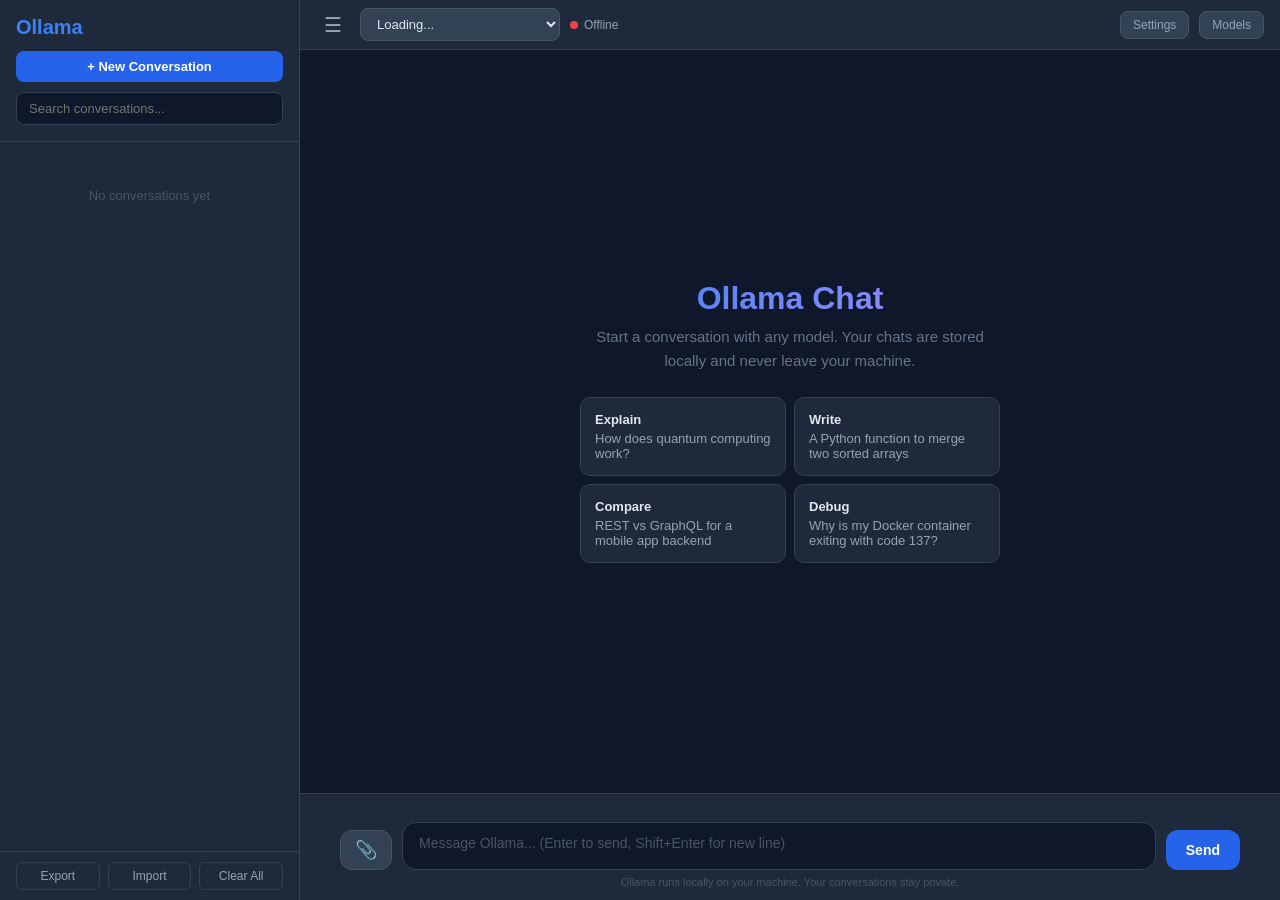
==== commit f73e9574: "Add file/image upload to Ollama chat, fix LM Studio dashboard chat Ollama Web UI: - Attach button (p" ====
--- a/Ollama/common/web/templates/index.html
+++ b/Ollama/common/web/templates/index.html
@@ -128,6 +128,18 @@
 .send-btn:disabled{background:var(--border);color:var(--text3);cursor:not-allowed}
 .send-btn.stop{background:var(--danger)}
 .send-btn.stop:hover{background:#dc2626}
+.attach-btn{background:var(--border);color:var(--text2);border:1px solid var(--border2);border-radius:12px;padding:10px 14px;font-size:18px;cursor:pointer;transition:all .15s;line-height:1;flex-shrink:0}
+.attach-btn:hover{background:var(--border2);color:var(--text)}
+.file-preview{display:flex;gap:8px;flex-wrap:wrap;padding:8px 0}
+.file-thumb{position:relative;border-radius:8px;overflow:hidden;border:1px solid var(--border)}
+.file-thumb img{width:80px;height:80px;object-fit:cover;display:block}
+.file-thumb .file-icon{width:80px;height:80px;display:flex;align-items:center;justify-content:center;background:var(--bg2);font-size:11px;color:var(--text2);text-align:center;padding:8px;word-break:break-all}
+.file-thumb .file-remove{position:absolute;top:2px;right:2px;background:var(--danger);color:#fff;border:none;border-radius:50%;width:20px;height:20px;font-size:12px;cursor:pointer;display:flex;align-items:center;justify-content:center}
+.msg-images{display:flex;gap:6px;flex-wrap:wrap;margin-bottom:6px}
+.msg-images img{max-width:200px;max-height:200px;border-radius:8px;border:1px solid var(--border);cursor:pointer}
+.msg-images img:hover{opacity:.85}
+.img-modal{position:fixed;inset:0;background:rgba(0,0,0,.8);z-index:300;display:flex;align-items:center;justify-content:center;cursor:pointer}
+.img-modal img{max-width:90%;max-height:90%;border-radius:8px}
 .input-hint{font-size:11px;color:var(--text4);margin-top:6px;text-align:center}
 
 /* Models panel */
@@ -233,7 +245,9 @@
   <!-- Input -->
   <div class="input-area">
     <div class="input-container">
+      <div class="file-preview" id="filePreview"></div>
       <div class="input-row">
+        <button class="attach-btn" onclick="document.getElementById('fileInput').click()" title="Attach image or file">&#128206;</button>
         <textarea id="msgInput" placeholder="Message Ollama... (Enter to send, Shift+Enter for new line)" rows="1"></textarea>
         <button class="send-btn" id="sendBtn" onclick="sendMessage()">Send</button>
       </div>
@@ -268,6 +282,8 @@
 </div>
 
 <input type="file" id="importFile" accept=".json" style="display:none" onchange="handleImport(event)">
+<input type="file" id="fileInput" accept="image/*,.pdf,.txt,.md,.csv,.json,.py,.js,.html,.css,.xml,.yaml,.yml,.log,.sh,.bat" multiple style="display:none" onchange="handleFiles(event)">
+<div class="img-modal" id="imgModal" style="display:none" onclick="this.style.display='none'"><img id="imgModalImg"></div>
 
 <script>
 var BASE = '';
@@ -435,7 +451,15 @@
     var m = msgs[i]; if (m.role === 'system') continue;
     var t = m.time ? new Date(m.time).toLocaleTimeString([], {hour:'2-digit',minute:'2-digit'}) : '';
     if (m.role === 'user') {
-      html += '<div class="msg user"><div class="bubble">' + esc(m.content) + '</div><div class="meta">' + t + ' <button onclick="copyMessage(' + i + ')" title="Copy">Copy</button></div></div>';
+      var userImgs = '';
+      if (m.images && m.images.length > 0) {
+        userImgs = '<div class="msg-images">';
+        for (var ii = 0; ii < m.images.length; ii++) {
+          userImgs += '<img src="' + m.images[ii] + '" onclick="showImage(this.src)">';
+        }
+        userImgs += '</div>';
+      }
+      html += '<div class="msg user"><div class="bubble">' + userImgs + esc(m.content) + '</div><div class="meta">' + t + ' <button onclick="copyMessage(' + i + ')" title="Copy">Copy</button></div></div>';
     } else {
       var info = (m.model ? esc(m.model) + ' &middot; ' : '') + t;
       html += '<div class="msg assistant"><div class="bubble">' + md(m.content) + '</div><div class="meta">' + info + ' <button onclick="copyMessage(' + i + ')" title="Copy">Copy</button></div></div>';
@@ -541,7 +565,24 @@
   var rp = parseFloat(document.getElementById('repeatPenalty').value);
   var seedVal = parseInt(document.getElementById('seed').value);
 
-  conv.messages.push({ role: 'user', content: text, time: Date.now() });
+  // Collect attached files
+  var msgImages = []; var msgFiles = []; var imageBase64s = [];
+  for (var fi = 0; fi < pendingFiles.length; fi++) {
+    if (pendingFiles[fi].isImage) {
+      msgImages.push(pendingFiles[fi].dataUrl);
+      imageBase64s.push(pendingFiles[fi].base64);
+    } else {
+      msgFiles.push({ name: pendingFiles[fi].name, content: atob(pendingFiles[fi].base64).substring(0, 5000) });
+    }
+  }
+  // Add file contents to message text
+  var fullText = text;
+  for (var fi2 = 0; fi2 < msgFiles.length; fi2++) {
+    fullText += '\n\n[File: ' + msgFiles[fi2].name + ']\n' + msgFiles[fi2].content;
+  }
+
+  conv.messages.push({ role: 'user', content: fullText, time: Date.now(), images: msgImages });
+  pendingFiles = []; renderFilePreview();
   if (conv.messages.length <= 2) updateTitle(currentChatId);
   renderMessages(); input.value = ''; input.style.height = 'auto'; saveConvs(); saveSettings();
 
@@ -556,7 +597,20 @@
 
   var apiMsgs = [];
   if (sysPr) apiMsgs.push({ role: 'system', content: sysPr });
-  for (var i = 0; i < conv.messages.length; i++) apiMsgs.push({ role: conv.messages[i].role, content: conv.messages[i].content });
+  for (var i = 0; i < conv.messages.length; i++) {
+    var apiMsg = { role: conv.messages[i].role, content: conv.messages[i].content };
+    // Include images for Ollama multimodal models (llava, bakllava, etc.)
+    if (conv.messages[i].images && conv.messages[i].images.length > 0) {
+      apiMsg.images = [];
+      for (var ii = 0; ii < conv.messages[i].images.length; ii++) {
+        // Ollama expects base64 without data URL prefix
+        var imgData = conv.messages[i].images[ii];
+        if (imgData.indexOf(',') > -1) imgData = imgData.split(',')[1];
+        apiMsg.images.push(imgData);
+      }
+    }
+    apiMsgs.push(apiMsg);
+  }
 
   var options = {};
   if (temp !== 0.7) options.temperature = temp;
@@ -675,6 +729,51 @@
 function toggleSidebar() { document.getElementById('sidebar').classList.toggle('collapsed'); document.getElementById('sidebar').classList.toggle('mobile-open'); }
 function toggleSettings() { document.getElementById('settingsPanel').classList.toggle('open'); document.getElementById('settingsBtn').classList.toggle('active'); }
 function toggleModels() { var o = document.getElementById('modelsOverlay'); o.classList.toggle('open'); if (o.classList.contains('open')) loadRunningModels(); }
+// ── File Upload ──────────────────────────────────────────
+var pendingFiles = []; // [{name, type, base64, isImage}]
+
+function handleFiles(e) {
+  var files = e.target.files;
+  for (var i = 0; i < files.length; i++) {
+    (function(file) {
+      var reader = new FileReader();
+      var isImage = file.type.startsWith('image/');
+      reader.onload = function(ev) {
+        var base64 = ev.target.result.split(',')[1];
+        pendingFiles.push({ name: file.name, type: file.type, base64: base64, dataUrl: ev.target.result, isImage: isImage, size: file.size });
+        renderFilePreview();
+      };
+      reader.readAsDataURL(file);
+    })(files[i]);
+  }
+  e.target.value = '';
+}
+
+function removeFile(idx) {
+  pendingFiles.splice(idx, 1);
+  renderFilePreview();
+}
+
+function renderFilePreview() {
+  var el = document.getElementById('filePreview');
+  if (!pendingFiles.length) { el.innerHTML = ''; return; }
+  var html = '';
+  for (var i = 0; i < pendingFiles.length; i++) {
+    var f = pendingFiles[i];
+    if (f.isImage) {
+      html += '<div class="file-thumb"><img src="' + f.dataUrl + '"><button class="file-remove" onclick="removeFile(' + i + ')">&times;</button></div>';
+    } else {
+      html += '<div class="file-thumb"><div class="file-icon">' + esc(f.name) + '</div><button class="file-remove" onclick="removeFile(' + i + ')">&times;</button></div>';
+    }
+  }
+  el.innerHTML = html;
+}
+
+function showImage(src) {
+  document.getElementById('imgModalImg').src = src;
+  document.getElementById('imgModal').style.display = 'flex';
+}
+
 function doLogout() { fetch(BASE + '/api/logout', {method:'POST'}).then(function() { window.location.href = '/login'; }); }
 
 // ── Sliders ──────────────────────────────────────────────
@@ -682,6 +781,21 @@
 document.getElementById('topP').addEventListener('input', function() { document.getElementById('topPVal').textContent = this.value; });
 document.getElementById('repeatPenalty').addEventListener('input', function() { document.getElementById('rpVal').textContent = this.value; });
 document.getElementById('msgInput').addEventListener('input', function() { this.style.height = 'auto'; this.style.height = Math.min(this.scrollHeight, 200) + 'px'; });
+// Drag & drop files
+var inputArea = document.querySelector('.input-area');
+inputArea.addEventListener('dragover', function(e) { e.preventDefault(); e.stopPropagation(); inputArea.style.borderColor = 'var(--accent)'; });
+inputArea.addEventListener('dragleave', function(e) { e.preventDefault(); inputArea.style.borderColor = ''; });
+inputArea.addEventListener('drop', function(e) { e.preventDefault(); inputArea.style.borderColor = ''; if (e.dataTransfer.files.length) { handleFiles({target: {files: e.dataTransfer.files, value: ''}}); } });
+// Paste images
+document.getElementById('msgInput').addEventListener('paste', function(e) {
+  var items = (e.clipboardData || e.originalEvent.clipboardData).items;
+  for (var i = 0; i < items.length; i++) {
+    if (items[i].type.indexOf('image') !== -1) {
+      var file = items[i].getAsFile();
+      handleFiles({target: {files: [file], value: ''}});
+    }
+  }
+});
 document.getElementById('msgInput').addEventListener('keydown', function(e) { if (e.key === 'Enter' && !e.shiftKey) { e.preventDefault(); if (!streaming) sendMessage(); } });
 document.getElementById('modelSelect').addEventListener('change', function() { savedModel = this.value; saveSettings(); });
 
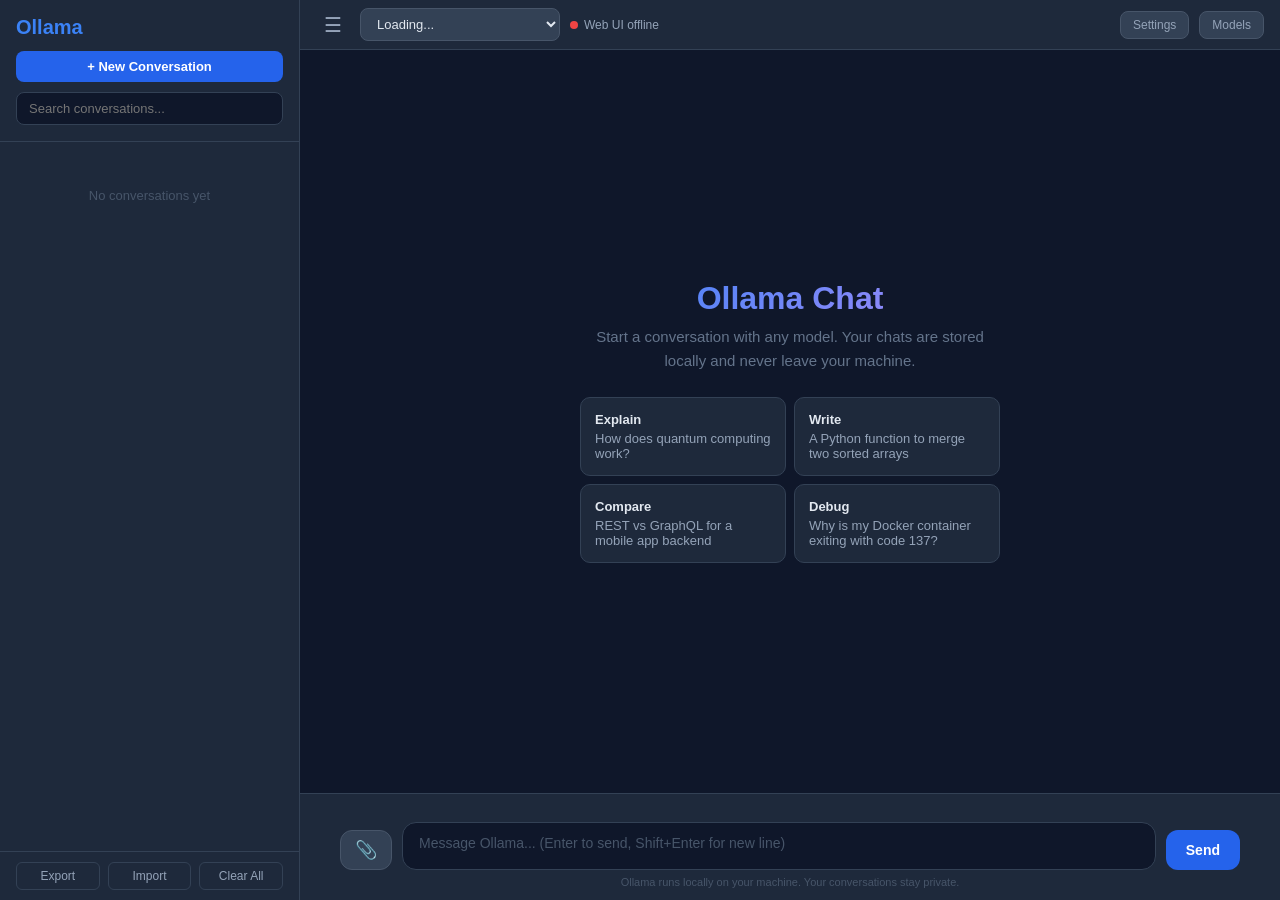
==== commit 9899943d: "Fix 503 errors on health endpoints when backend server is down Both Ollama and LM Studio health endp" ====
--- a/Ollama/common/web/templates/index.html
+++ b/Ollama/common/web/templates/index.html
@@ -478,12 +478,18 @@
 // ── Health & Models ──────────────────────────────────────
 function checkHealth() {
   fetch(BASE + '/api/health').then(function(r) { return r.json(); }).then(function(j) {
-    document.getElementById('statusDot').className = 'hdr-dot' + (j.ok ? ' ok' : '');
-    document.getElementById('statusText').textContent = j.ok ? 'Connected' : 'Disconnected';
-    if (j.ok) { loadModels(); if (j.model_count !== undefined) document.getElementById('modelCount').textContent = j.model_count + ' models'; }
+    var serverOk = j.ollama_server !== false && j.status !== 'web_ui_only';
+    document.getElementById('statusDot').className = 'hdr-dot' + (serverOk ? ' ok' : '');
+    if (serverOk) {
+      document.getElementById('statusText').textContent = 'Connected';
+      loadModels();
+      if (j.model_count !== undefined) document.getElementById('modelCount').textContent = j.model_count + ' models';
+    } else {
+      document.getElementById('statusText').textContent = 'Ollama server not running';
+    }
   }).catch(function() {
     document.getElementById('statusDot').className = 'hdr-dot';
-    document.getElementById('statusText').textContent = 'Offline';
+    document.getElementById('statusText').textContent = 'Web UI offline';
   });
 }
 
